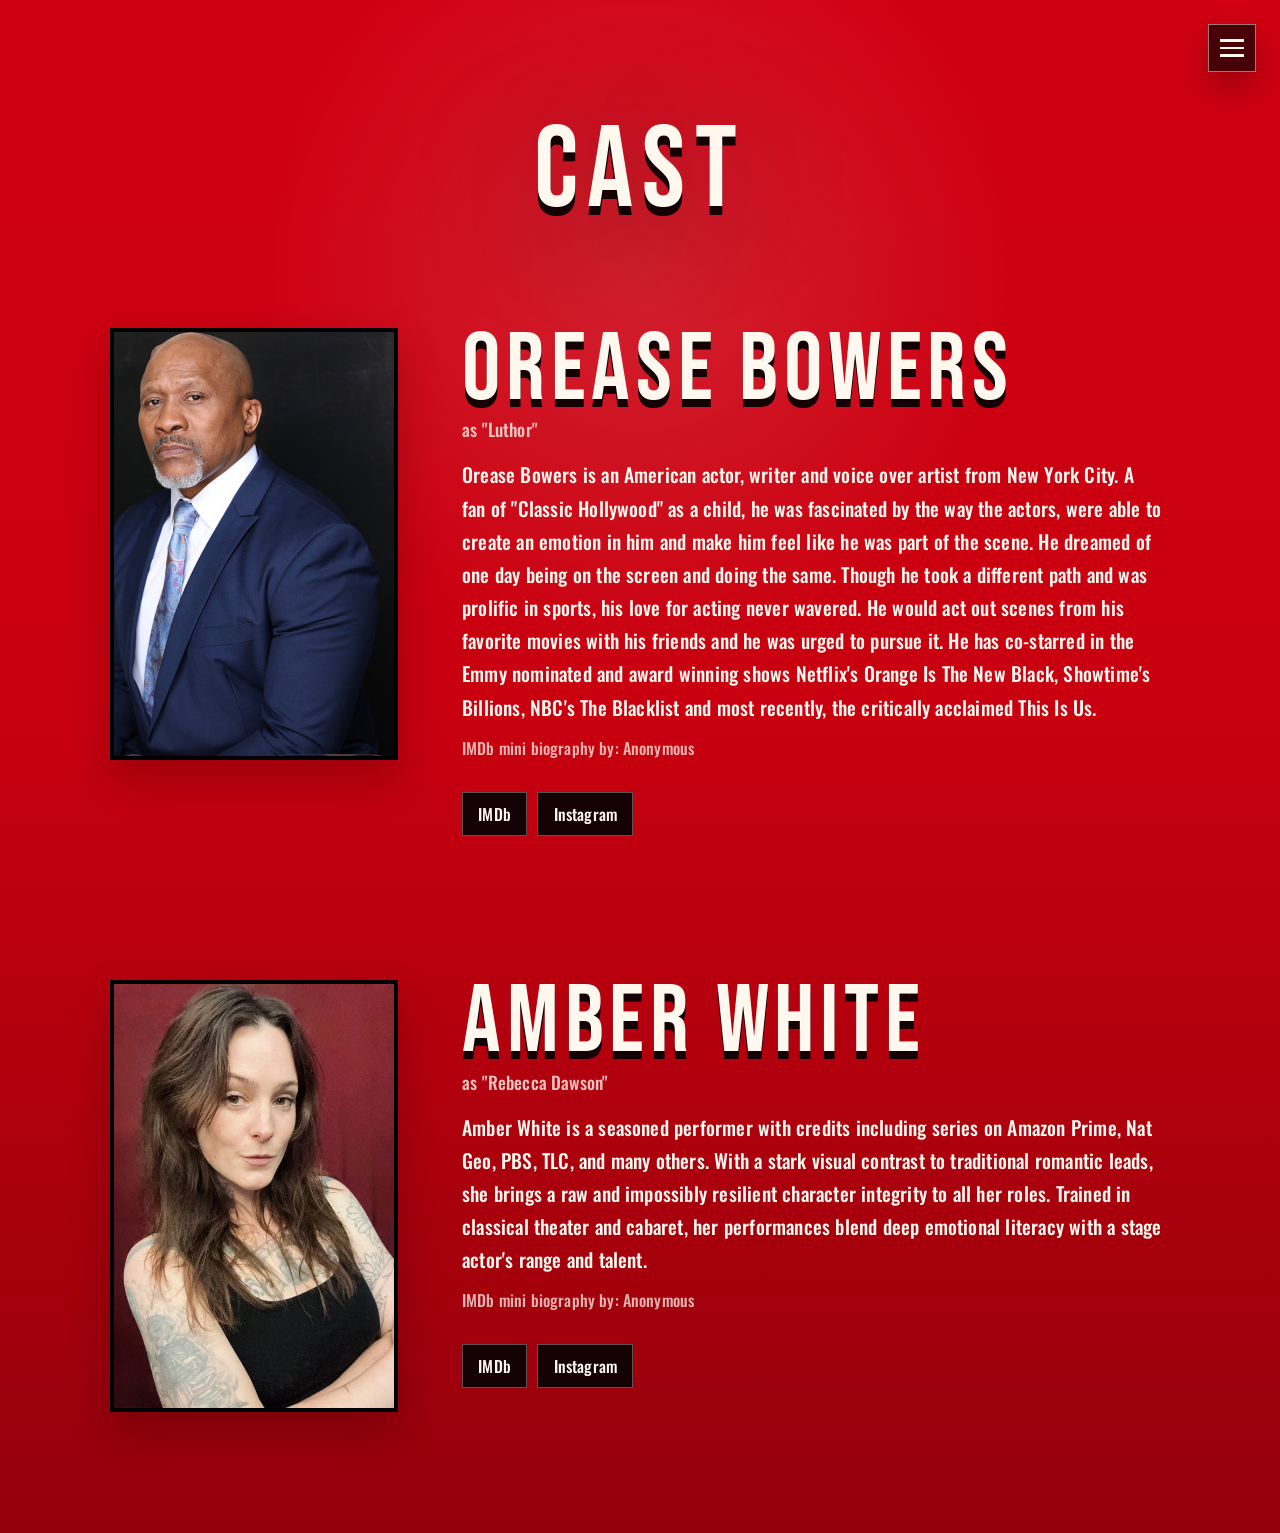
==== cast.html @ 87691699 "Update cast.html" ====
<!doctype html>

<html lang="en">
  <head>
    <meta charset="utf-8" />
    <meta name="viewport" content="width=device-width, initial-scale=1" />

    <title>Sainthood TV Series | Cast</title>

    <meta
      name="description"
      content="Meet the cast of Sainthood TV Series, a supernatural prestige drama exploring justice, vengeance, redemption, and divine purpose."
    />

    <link
      rel="canonical"
      href="https://sainthoodthefilm.vac-app.com/cast.html"
    />

    <link rel="preconnect" href="https://fonts.googleapis.com" />
    <link rel="preconnect" href="https://fonts.gstatic.com" crossorigin />

    <link
      href="https://fonts.googleapis.com/css2?family=Bebas+Neue&family=Cinzel:wght@500;700&family=Oswald:wght@500;600&display=swap"
      rel="stylesheet"
    />

    <link rel="stylesheet" href="styles.css" />
  </head>
  <body>
    <header class="site-header" aria-label="Site navigation">
      <details class="menu">
        <summary class="menu-toggle" aria-label="Open navigation menu">
          <span></span>
          <span></span>
          <span></span>
        </summary>
        <nav class="menu-panel" aria-label="Main navigation">
          <a href="index.html">Home</a>
          <a href="index.html#series-overview">Story</a>
          <a href="cast.html">Cast</a>
          <a href="crew-production-team.html">Crew &amp; Production Team</a>
          <a href="stunts-fight-choreography.html">Stunts &amp; Fight Choreography</a>
          <a href="funding-opportunities.html">Funding Opportunities</a>
        </nav>
      </details>
    </header>
<main class="team-page cast-page">
  <section class="team-hero" aria-labelledby="cast-title">
    <h1 id="cast-title">Cast</h1>
  </section>

  <section class="team-list" aria-label="Sainthood cast">

    <article class="team-profile cast-profile">
      <div class="team-media cast-media">
        <img
          class="cast-headshot"
          src="assets/orease-bowers-headshot.jpeg"
          alt="Orease Bowers headshot"
        />
      </div>
      <div class="team-bio">
        <h2>Orease Bowers</h2>
        <p class="team-role">as "Luthor"</p>
        <p class="team-statement">
          Orease Bowers is an American actor, writer and voice over artist from New
          York City. A fan of "Classic Hollywood" as a child, he was fascinated by
          the way the actors, were able to create an emotion in him and make him feel
          like he was part of the scene. He dreamed of one day being on the screen
          and doing the same. Though he took a different path and was prolific in
          sports, his love for acting never wavered. He would act out scenes from
          his favorite movies with his friends and he was urged to pursue it. He has
          co-starred in the Emmy nominated and award winning shows Netflix's
          Orange Is The New Black, Showtime's Billions, NBC's The Blacklist and most
          recently, the critically acclaimed This Is Us.
        </p>
        <p class="bio-credit">IMDb mini biography by: Anonymous</p>
        <div class="social-links" aria-label="Orease Bowers links">
          <a
            href="https://www.imdb.com/name/nm7249194/?ref_=ext_shr_lnk"
            target="_blank"
            rel="noopener noreferrer"
          >IMDb</a>
          <a
            href="https://www.instagram.com/bowersorease/?hl=en"
            target="_blank"
            rel="noopener noreferrer"
          >Instagram</a>
        </div>
      </div>
    </article>
    
    
    <article class="team-profile cast-profile">
      <div class="team-media cast-media">
        <img
          class="cast-headshot"
          src="assets/amber-white-headshot.png"
          alt="Amber White headshot"
        />
      </div>
      <div class="team-bio">
        <h2>Amber White</h2>
        <p class="team-role">as "Rebecca Dawson"</p>
        <p class="team-statement">
          Amber White is a seasoned performer with credits including series on
          Amazon Prime, Nat Geo, PBS, TLC, and many others. With a stark visual
          contrast to traditional romantic leads, she brings a raw and impossibly
          resilient character integrity to all her roles. Trained in classical
          theater and cabaret, her performances blend deep emotional literacy with a
          stage actor's range and talent.
        </p>
        <p class="bio-credit">IMDb mini biography by: Anonymous </p>
        <div class="social-links" aria-label="Amber White links">
          <a
            href="https://www.imdb.com/name/nm18614721/?ref_=ext_shr_lnk"
            target="_blank"
            rel="noopener noreferrer"
          >IMDb</a>
          <a
            href="https://www.instagram.com/amber_white_123/"
            target="_blank"
            rel="noopener noreferrer"
          >Instagram</a>
        </div>
      </div>
    </article>
    
  </section>
</main>
</body>
</html>
---- styles.css ----
:root {
  --sainthood-red: #c90010;
  --red-deep: #94000b;
  --paper: #fff8ef;
  --ink: #140205;
}

* {
  box-sizing: border-box;
}

html {
  min-height: 100%;
  background: var(--sainthood-red);
}

body {
  min-height: 100vh;
  margin: 0;
  background:
    radial-gradient(circle at 50% 18%, rgba(255, 255, 255, 0.13), transparent 24rem),
    linear-gradient(180deg, #d00012 0%, var(--sainthood-red) 46%, var(--red-deep) 100%);
  color: var(--paper);
  font-family: "Cinzel", Georgia, serif;
}

main {
  overflow: hidden;
}

.site-header {
  position: fixed;
  top: clamp(0.85rem, 2vw, 1.5rem);
  right: clamp(0.85rem, 2vw, 1.5rem);
  z-index: 10;
}

.menu {
  position: relative;
}

.menu-toggle {
  width: 3rem;
  height: 3rem;
  display: grid;
  place-content: center;
  gap: 0.32rem;
  background: rgba(20, 2, 5, 0.72);
  border: 1px solid rgba(255, 248, 239, 0.48);
  box-shadow: 0 1rem 2rem rgba(20, 2, 5, 0.28);
  cursor: pointer;
  list-style: none;
}

.menu-toggle::-webkit-details-marker {
  display: none;
}

.menu-toggle span {
  width: 1.45rem;
  height: 0.16rem;
  display: block;
  background: var(--paper);
}

.menu-panel {
  position: absolute;
  top: calc(100% + 0.65rem);
  right: 0;
  width: min(78vw, 18rem);
  padding: 0.55rem;
  display: grid;
  gap: 0.2rem;
  background: rgba(20, 2, 5, 0.94);
  border: 1px solid rgba(255, 248, 239, 0.32);
  box-shadow: 0 1.2rem 2.4rem rgba(20, 2, 5, 0.4);
}

.menu-panel a {
  padding: 0.85rem 0.95rem;
  color: var(--paper);
  font-family: "Oswald", Arial, sans-serif;
  font-size: 1rem;
  font-weight: 500;
  letter-spacing: 0.01em;
  line-height: 1.25;
  text-decoration: none;
}

.menu-panel a:hover,
.menu-panel a:focus-visible {
  background: rgba(255, 248, 239, 0.12);
  outline: none;
}

.home {
  width: min(100%, 1240px);
  min-height: 100vh;
  margin: 0 auto;
  padding: clamp(1.5rem, 3vw, 3rem) clamp(1rem, 3vw, 2rem);
  display: grid;
  grid-template-rows: auto auto minmax(0, 1fr);
  justify-items: center;
  align-items: center;
  gap: clamp(1rem, 2.5vh, 1.8rem);
}

h1 {
  margin: 0;
  font-family: "Bebas Neue", Impact, sans-serif;
  font-size: clamp(3rem, 9vw, 8rem);
  font-weight: 400;
  line-height: 0.9;
  letter-spacing: 0.08em;
  text-align: center;
  text-transform: uppercase;
  text-shadow:
    0 0.08em 0 var(--ink),
    0 0.18em 1.1em rgba(20, 2, 5, 0.45);
}

.logline {
  max-width: 860px;
  margin: 0;
  color: var(--paper);
  font-family: "Oswald", Arial, sans-serif;
  font-size: clamp(1rem, 1.85vw, 1.24rem);
  font-weight: 500;
  letter-spacing: 0.01em;
  line-height: 1.55;
  text-align: center;
  text-shadow: 0 0.16rem 0.75rem rgba(20, 2, 5, 0.52);
  text-wrap: pretty;
}

.logline-label {
  color: #000;
}

.poster {
  display: block;
  width: min(100%, 72vh, 760px);
  max-height: min(76vh, 900px);
  aspect-ratio: 4 / 5;
  object-fit: contain;
  filter: drop-shadow(0 2rem 3rem rgba(20, 2, 5, 0.34));
}

.overview {
  padding: clamp(3.5rem, 8vw, 7rem) clamp(1rem, 4vw, 2rem);
  background:
    linear-gradient(180deg, rgba(20, 2, 5, 0.14), rgba(20, 2, 5, 0.46)),
    var(--red-deep);
  border-top: 1px solid rgba(255, 248, 239, 0.24);
}

.overview-inner {
  width: min(100%, 920px);
  margin: 0 auto;
}

.overview h2 {
  margin: 0 0 clamp(1.5rem, 3vw, 2.25rem);
  font-family: "Bebas Neue", Impact, sans-serif;
  font-size: clamp(2.5rem, 7vw, 5.25rem);
  font-weight: 400;
  line-height: 0.95;
  letter-spacing: 0.06em;
  text-transform: uppercase;
  text-shadow: 0 0.08em 0 var(--ink);
}

.overview p {
  margin: 0;
  font-family: "Oswald", Arial, sans-serif;
  font-weight: 500;
  letter-spacing: 0.01em;
  font-size: clamp(1rem, 1.75vw, 1.22rem);
  line-height: 1.75;
  text-wrap: pretty;
}

.overview p + p {
  margin-top: 1.25rem;
}

.overview-positioning {
  color: #000;
  text-align: center;
}

.funding-button {
  width: fit-content;
  margin: clamp(2rem, 4vw, 3rem) auto 0;
  padding: 0.95rem 1.35rem;
  display: block;
  background: var(--ink);
  border: 1px solid rgba(255, 248, 239, 0.32);
  color: var(--paper);
  font-family: "Oswald", Arial, sans-serif;
  font-size: clamp(1.05rem, 2vw, 1.25rem);
  font-weight: 600;
  letter-spacing: 0.02em;
  line-height: 1;
  text-align: center;
  text-decoration: none;
  box-shadow: 0 1rem 2rem rgba(20, 2, 5, 0.28);
}

.funding-button:hover,
.funding-button:focus-visible {
  background: #000;
  outline: 2px solid rgba(255, 248, 239, 0.72);
  outline-offset: 3px;
}

.placeholder-page {
  min-height: 100vh;
  padding: clamp(5rem, 12vw, 8rem) clamp(1rem, 3vw, 2rem);
  display: grid;
  place-items: center;
  text-align: center;
}

.placeholder-page h1 {
  max-width: 10ch;
}

.funding-page {
  min-height: 100vh;
  padding: clamp(5rem, 10vw, 7.5rem) clamp(1rem, 3vw, 2rem) clamp(3rem, 7vw, 6rem);
}

.funding-hero,
.donation-levels,
.supporter-note {
  width: min(100%, 980px);
  margin: 0 auto;
}

.funding-hero {
  text-align: center;
}

.funding-hero h1 {
  max-width: none;
}

.funding-hero p,
.donation-card p,
.custom-donation label,
.supporter-note p {
  font-family: "Oswald", Arial, sans-serif;
  font-weight: 500;
  letter-spacing: 0.01em;
}

.funding-hero p {
  max-width: 720px;
  margin: 1rem auto 0;
  font-size: clamp(1.05rem, 2vw, 1.32rem);
  line-height: 1.65;
}

.donation-levels {
  margin-top: clamp(2.5rem, 6vw, 4.5rem);
  display: grid;
  gap: 1.25rem;
}

.donation-card {
  padding: clamp(1.15rem, 3vw, 2rem);
  display: grid;
  grid-template-columns: minmax(0, 1fr) minmax(18rem, 0.85fr);
  gap: clamp(1rem, 3vw, 2rem);
  align-items: center;
  background: rgba(20, 2, 5, 0.42);
  border: 1px solid rgba(255, 248, 239, 0.24);
  box-shadow: 0 1.2rem 2.5rem rgba(20, 2, 5, 0.2);
}

.donation-card h2 {
  margin: 0;
  font-family: "Bebas Neue", Impact, sans-serif;
  font-size: clamp(2rem, 4.5vw, 3.75rem);
  font-weight: 400;
  line-height: 0.98;
  letter-spacing: 0.04em;
  text-transform: uppercase;
  text-shadow: 0 0.08em 0 var(--ink);
}

.donation-card p {
  margin: 0.8rem 0 0;
  font-size: clamp(1rem, 1.6vw, 1.16rem);
  line-height: 1.6;
}

.amount-grid {
  display: grid;
  grid-template-columns: repeat(2, minmax(0, 1fr));
  gap: 0.65rem;
}

.paypal-button,
.custom-donation button {
  min-height: 3rem;
  padding: 0.8rem 1rem;
  display: inline-grid;
  place-items: center;
  background: var(--ink);
  border: 1px solid rgba(255, 248, 239, 0.32);
  color: var(--paper);
  font-family: "Oswald", Arial, sans-serif;
  font-size: 1.05rem;
  font-weight: 600;
  letter-spacing: 0.02em;
  line-height: 1;
  text-align: center;
  text-decoration: none;
  cursor: pointer;
}

.paypal-button:hover,
.paypal-button:focus-visible,
.custom-donation button:hover,
.custom-donation button:focus-visible {
  background: #000;
  outline: 2px solid rgba(255, 248, 239, 0.72);
  outline-offset: 3px;
}

.custom-donation {
  margin-top: 1rem;
  grid-column: 2;
}

.custom-donation label {
  display: block;
  margin-bottom: 0.45rem;
  font-size: 0.98rem;
}

.custom-donation-row {
  display: grid;
  grid-template-columns: minmax(0, 1fr) auto;
  gap: 0.65rem;
}

.custom-donation input {
  width: 100%;
  min-height: 3rem;
  padding: 0.75rem 0.9rem;
  background: rgba(255, 248, 239, 0.96);
  border: 1px solid rgba(20, 2, 5, 0.5);
  color: var(--ink);
  font-family: "Oswald", Arial, sans-serif;
  font-size: 1.05rem;
}

.supporter-note {
  margin-top: clamp(1.5rem, 4vw, 2.75rem);
  padding-top: clamp(1.5rem, 4vw, 2.25rem);
  border-top: 1px solid rgba(255, 248, 239, 0.24);
}

.supporter-note p {
  max-width: 860px;
  margin: 0 auto;
  font-size: clamp(1.05rem, 2vw, 1.28rem);
  line-height: 1.65;
  text-align: center;
}

.team-page {
  min-height: 100vh;
  padding: clamp(5rem, 10vw, 7.5rem) clamp(1rem, 3vw, 2rem) clamp(3rem, 7vw, 6rem);
}

.team-hero,
.team-list {
  width: min(100%, 1060px);
  margin: 0 auto;
}

.team-hero {
  text-align: center;
}

.team-list {
  margin-top: clamp(2.5rem, 6vw, 4.5rem);
  display: grid;
  gap: clamp(3rem, 7vw, 5rem);
}

.team-profile {
    display: grid;
    grid-template-columns: minmax(15rem, 18rem) minmax(0, 1fr);
    column-gap: clamp(2rem, 5vw, 4rem);
    align-items: start;
    width: 100%;
    padding-block: clamp(1rem, 3vw, 2rem);
}


.team-media {
    width: 100%;
    max-width: 18rem;
    aspect-ratio: 2 / 3;
    justify-self: start;
    display: grid;
    place-items: center;
    background: rgba(20, 2, 5, 0.48);
    border: 0.28rem solid #000;
    overflow: hidden;
    box-shadow: 0 1.2rem 2.5rem rgba(20, 2, 5, 0.24);
}

.team-logo {
  width: min(72%, 15rem);
  height: auto;
  display: block;
  filter: drop-shadow(0 1rem 1.5rem rgba(20, 2, 5, 0.45));
}

.team-bio {
    width: 100%;
    max-width: none;
    min-width: 0;
    justify-self: stretch;
}


.team-role,
.team-bio p,
.social-links a,
.social-links span {
  font-family: "Oswald", Arial, sans-serif;
  font-weight: 500;
  letter-spacing: 0.01em;
}

.team-role {
  margin: 0.15rem 0 0;
  color: rgba(255, 248, 239, 0.78);
  font-size: clamp(0.95rem, 1.5vw, 1.1rem);
}

.team-bio h2 {
  margin: 0;
  font-family: "Bebas Neue", Impact, sans-serif;
  font-size: clamp(3rem, 8vw, 6rem);
  font-weight: 400;
  line-height: 0.9;
  letter-spacing: 0.06em;
  text-transform: uppercase;
  text-shadow: 0 0.08em 0 var(--ink);
}

.team-statement {
  margin: 1rem 0 0;
  font-size: clamp(1rem, 1.7vw, 1.22rem);
  line-height: 1.7;
  text-transform: none;
  text-wrap: pretty;
}

.bio-credit {
  margin: 0.75rem 0 0;
  color: rgba(255, 248, 239, 0.72);
  font-size: clamp(0.92rem, 1.35vw, 1rem);
  line-height: 1.5;
}

.cast-profile {
  grid-template-columns: minmax(15rem, 18rem) minmax(0, 1fr);
  align-items: start;
}

.cast-profile:nth-child(even) .team-media,
.cast-profile:nth-child(even) .team-bio {
  order: initial;
}

.cast-profile .team-bio {
  width: 100%;
  max-width: 700px;
  justify-self: start;
}

.cast-media {
  width: min(100%, 18rem);
  aspect-ratio: 2 / 3;
  justify-self: start;
  border: 0.28rem solid #000;
  overflow: hidden;
}

.cast-headshot {
  width: 100%;
  height: 100%;
  display: block;
  object-fit: cover;
  background: rgba(20, 2, 5, 0.72);
}

.cast-placeholder {
  padding: 1rem;
  border-color: #000;
  background:
    linear-gradient(135deg, rgba(20, 2, 5, 0.6), rgba(20, 2, 5, 0.3)),
    rgba(20, 2, 5, 0.48);
}

.stunts-page {
  min-height: 100vh;
  padding: clamp(5rem, 10vw, 7.5rem) clamp(1rem, 3vw, 2rem) clamp(3rem, 7vw, 6rem);
}

.stunts-hero,
.video-embed {
  width: min(100%, 860px);
  margin: 0 auto;
}

.stunts-hero {
  text-align: center;
}

.stunts-hero h1 {
  max-width: 11ch;
  margin-inline: auto;
}

.stunts-hero p {
  max-width: 760px;
  margin: 1rem auto 0;
  font-family: "Oswald", Arial, sans-serif;
  font-size: clamp(1.05rem, 2vw, 1.3rem);
  font-weight: 500;
  letter-spacing: 0.01em;
  line-height: 1.55;
  text-wrap: pretty;
}

.video-embed {
  margin-top: clamp(2rem, 5vw, 3.5rem);
  display: grid;
  place-items: center;
}

.instagram-media {
  width: min(100%, 540px) !important;
  min-width: 0 !important;
  max-width: 540px !important;
  background: var(--ink) !important;
  border: 0.28rem solid #000 !important;
  box-shadow: 0 1.2rem 2.5rem rgba(20, 2, 5, 0.28) !important;
}

.cast-placeholder span {
  max-width: 9rem;
  font-family: "Oswald", Arial, sans-serif;
  font-size: clamp(1.05rem, 2.5vw, 1.35rem);
  font-weight: 600;
  letter-spacing: 0.04em;
  line-height: 1.2;
  text-align: center;
  text-transform: uppercase;
}

.social-links {
  margin-top: clamp(1.25rem, 3vw, 2rem);
  display: flex;
  flex-wrap: wrap;
  gap: 0.65rem;
}

.social-links a,
.social-links span {
  min-height: 2.75rem;
  padding: 0.72rem 0.95rem;
  display: inline-grid;
  place-items: center;
  background: var(--ink);
  border: 1px solid rgba(255, 248, 239, 0.32);
  color: var(--paper);
  font-size: 1rem;
  line-height: 1;
  text-decoration: none;
}

.social-links .platform-link {
  flex: 1 1 18rem;
  min-width: min(100%, 18rem);
  padding-inline: 1.35rem;
  outline: 2px solid rgba(255, 248, 239, 0.72);
  outline-offset: 3px;
}

.social-links span {
  opacity: 0.56;
  cursor: not-allowed;
}

.social-links a:hover,
.social-links a:focus-visible {
  background: #000;
  outline: 2px solid rgba(255, 248, 239, 0.72);
  outline-offset: 3px;
}

@media (max-width: 700px) {
  .home {
    padding-top: 1.1rem;
    padding-bottom: 1rem;
    gap: 0.8rem;
  }

  h1 {
    font-size: clamp(2.8rem, 17vw, 5rem);
    letter-spacing: 0.04em;
  }

  .poster {
    width: min(100%, 82vh);
    max-height: 78vh;
  }

  .overview {
    padding-top: 3rem;
    padding-bottom: 3.5rem;
  }

  .overview p {
    line-height: 1.65;
  }

  .site-header {
    top: 0.75rem;
    right: 0.75rem;
  }

  .menu-toggle {
    width: 2.75rem;
    height: 2.75rem;
  }

  .funding-page {
    padding-top: 4.5rem;
  }

  .funding-hero {
    text-align: left;
  }

  .funding-hero h1 {
    text-align: left;
  }

  .funding-hero p {
    margin-left: 0;
  }

  .donation-card {
    grid-template-columns: 1fr;
  }

  .custom-donation {
    grid-column: auto;
  }

  .amount-grid {
    grid-template-columns: 1fr;
  }

  .supporter-note p {
    text-align: left;
  }

  .team-page {
    padding-top: 4.5rem;
  }

  .team-hero {
    text-align: left;
  }

  .team-hero h1 {
    text-align: left;
  }

  .team-profile {
    grid-template-columns: 1fr;
    gap: 1.25rem;
    padding-block: 0;
  }

  .team-profile:nth-child(even) .team-media,
  .team-profile:nth-child(even) .team-bio {
    order: initial;
  }

  .team-media {
    width: min(100%, 16rem);
    justify-self: start;
  }

  .cast-profile {
    grid-template-columns: 1fr;
  }

  .cast-media {
    width: min(100%, 16rem);
  }

  .stunts-page {
    padding-top: 4.5rem;
  }

  .stunts-hero {
    text-align: left;
  }

  .stunts-hero h1 {
    margin-inline: 0;
    text-align: left;
  }

  .stunts-hero p {
    margin-left: 0;
  }

  .team-logo {
    width: min(66%, 15rem);
  }
}

/* ==========================================================
   STUNTS & FIGHT CHOREOGRAPHY
   ========================================================== */

/*
    The Stunts page intentionally shares the same layout
    system as the Cast and Production pages.

    Only page-specific rules belong here.
*/

.stunt-grid {
    width: min(100%, 1060px);
    margin: clamp(2.5rem, 6vw, 4.5rem) auto 0;
    display: grid;
    gap: clamp(3rem, 7vw, 5rem);
}
/* Alternate every other profile */

.stunt-profile.reverse .team-media{
    order:2;
}

.stunt-profile.reverse .team-bio{
    order:1;
}

/* Mobile */

@media (max-width:700px){

    .stunt-grid{
        gap:2.5rem;
    }

    .stunt-profile.reverse .team-media,
    .stunt-profile.reverse .team-bio{
        order:initial;
    }

}
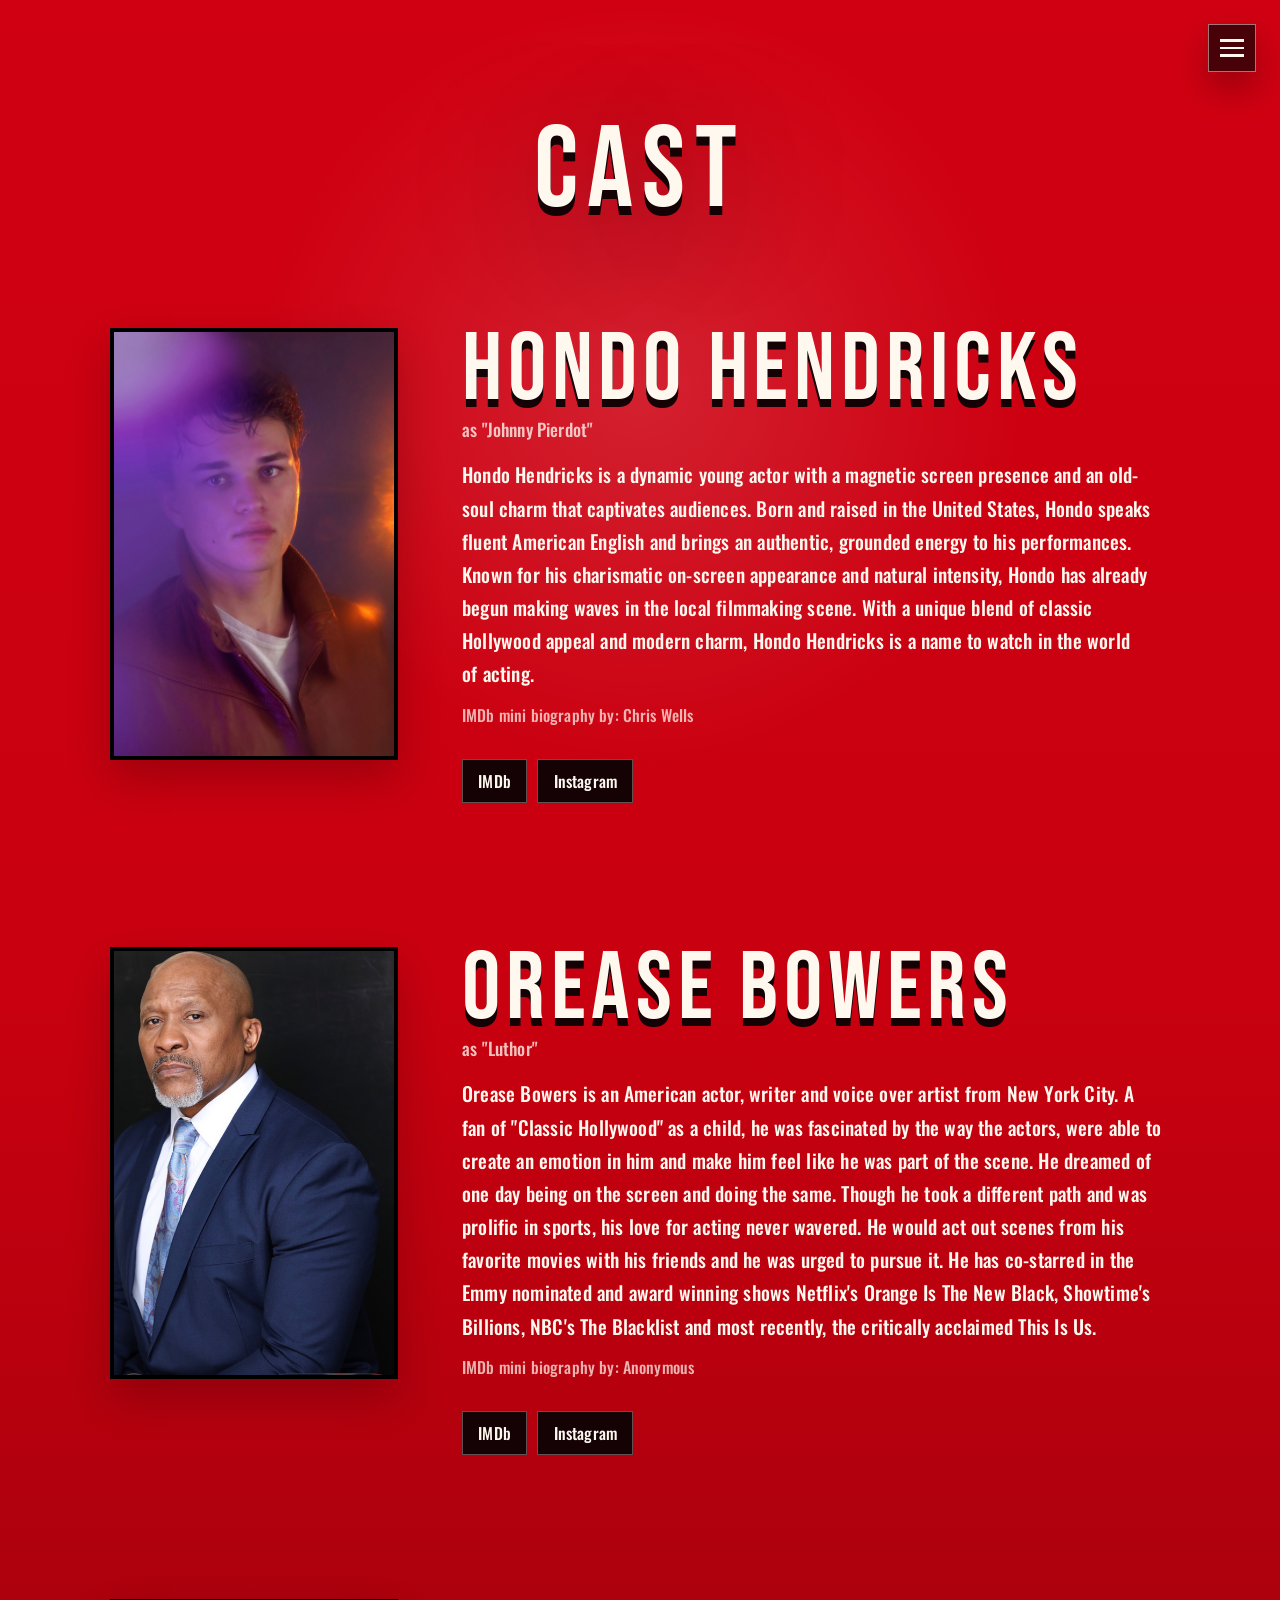
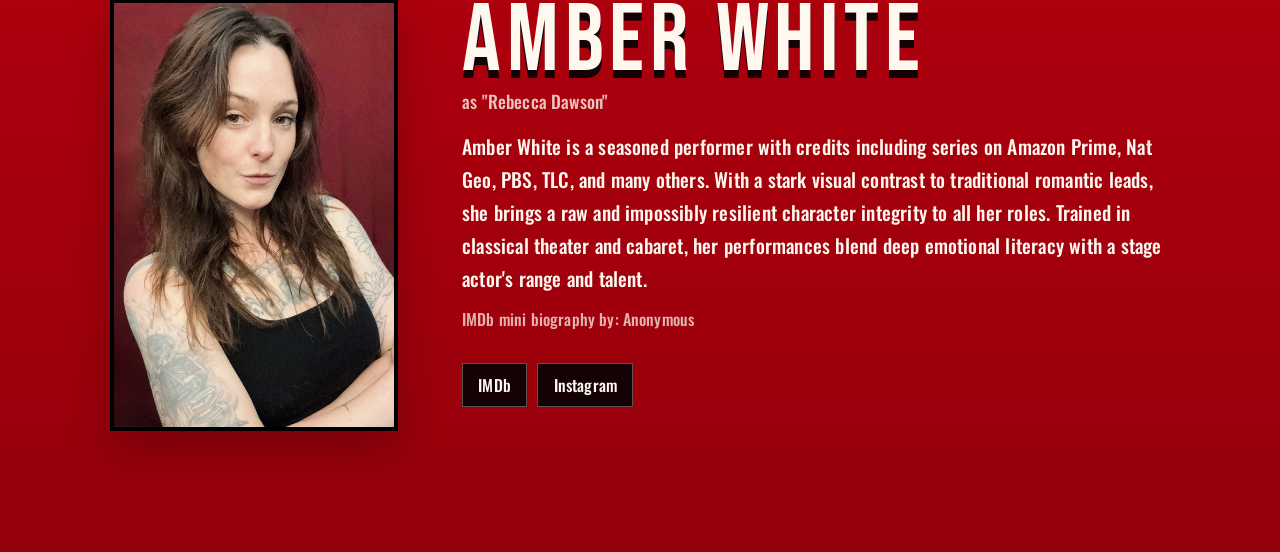
==== commit beb6df0d: "Update cast.html" ====
--- a/cast.html
+++ b/cast.html
@@ -52,6 +52,43 @@
 
   <section class="team-list" aria-label="Sainthood cast">
 
+    <article class="team-profile cast-profile">
+  <div class="team-media cast-media">
+    <img
+      class="cast-headshot"
+      src="assets/hondo-hendricks-headshot.jpeg"
+      alt="Hondo Hendricks headshot"
+    />
+  </div>
+  <div class="team-bio">
+    <h2>Hondo Hendricks</h2>
+    <p class="team-role">as "Johnny Pierdot"</p>
+    <p class="team-statement">
+      Hondo Hendricks is a dynamic young actor with a magnetic screen presence
+      and an old-soul charm that captivates audiences. Born and raised in
+      the United States, Hondo speaks fluent American English and brings an
+      authentic, grounded energy to his performances. Known for his charismatic
+      on-screen appearance and natural intensity, Hondo has already begun making
+      waves in the local filmmaking scene. With a unique blend of classic
+      Hollywood appeal and modern charm, Hondo Hendricks is a name to watch
+      in the world of acting.
+    </p>
+    <p class="bio-credit">IMDb mini biography by: Chris Wells</p>
+    <div class="social-links" aria-label="Hondo Hendricks links">
+      <a
+        href="https://www.imdb.com/name/nm16949317/?ref_=ext_shr_lnk"
+        target="_blank"
+        rel="noopener noreferrer"
+      >IMDb</a>
+      <a
+        href="https://www.instagram.com/hondohendricks/"
+        target="_blank"
+        rel="noopener noreferrer"
+      >Instagram</a>
+    </div>
+  </div>
+</article>
+    
     <article class="team-profile cast-profile">
       <div class="team-media cast-media">
         <img
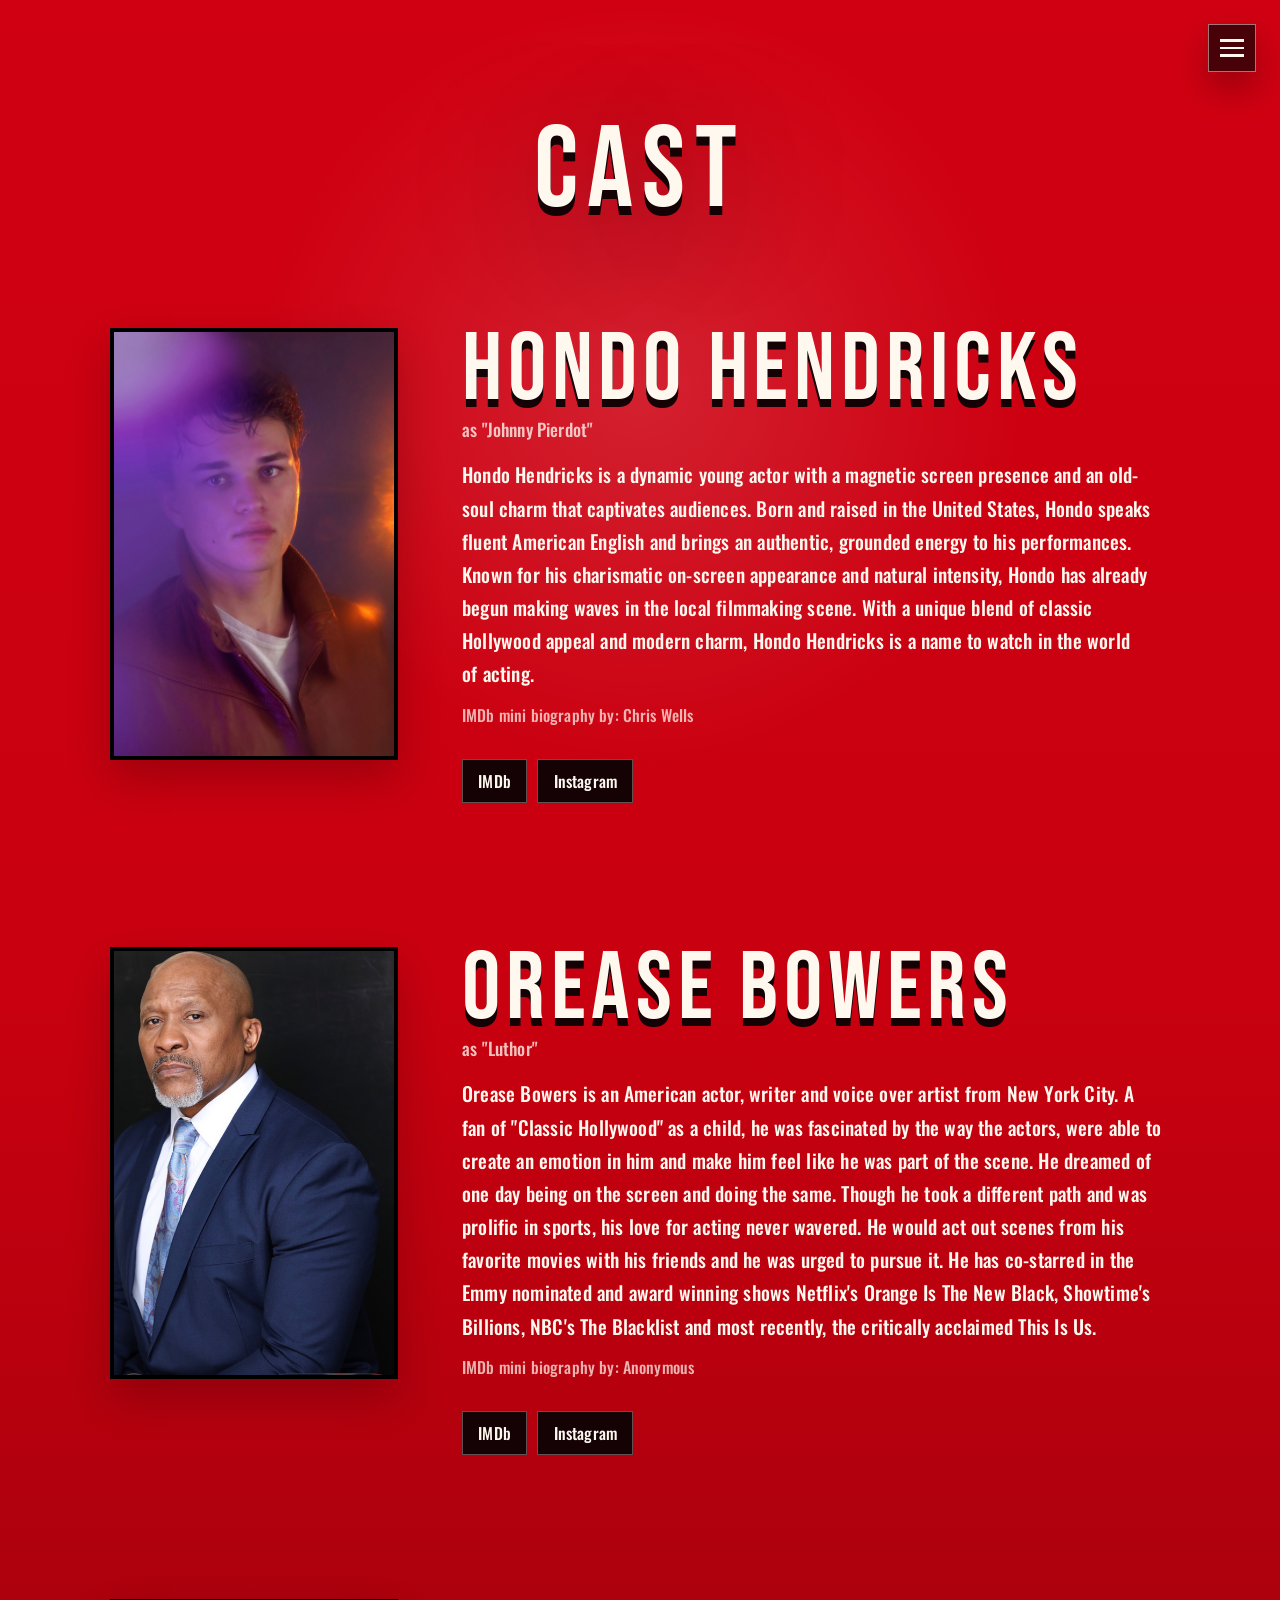
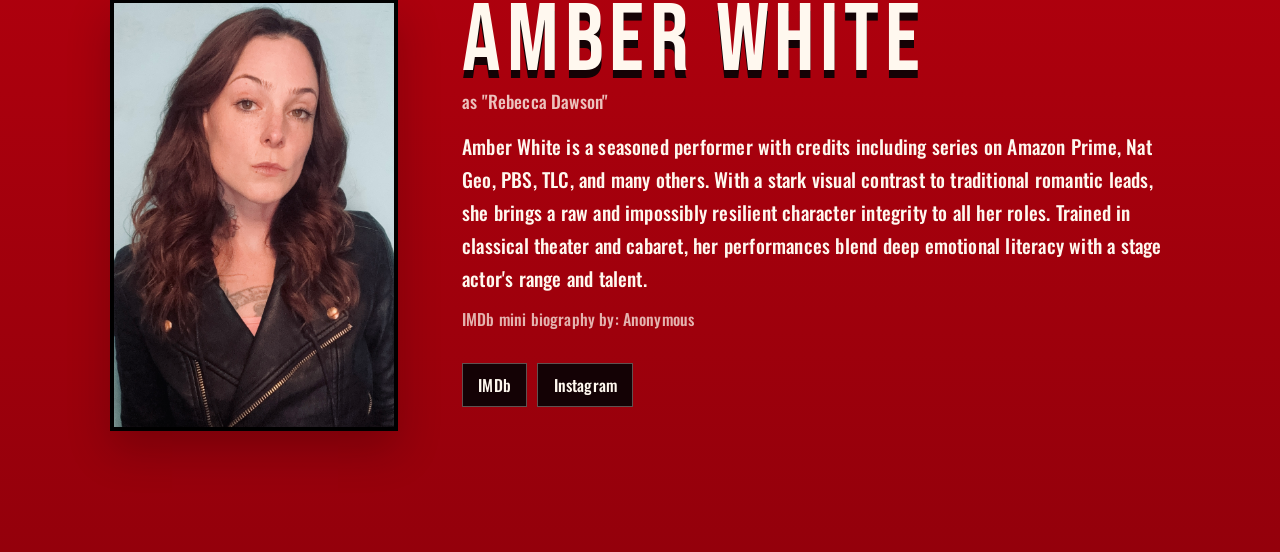
==== commit 0e9c9e55: "Update cast.html" ====
--- a/cast.html
+++ b/cast.html
@@ -133,7 +133,7 @@
       <div class="team-media cast-media">
         <img
           class="cast-headshot"
-          src="assets/amber-white-headshot.png"
+          src="assets/amber-white-headshot.jpg"
           alt="Amber White headshot"
         />
       </div>
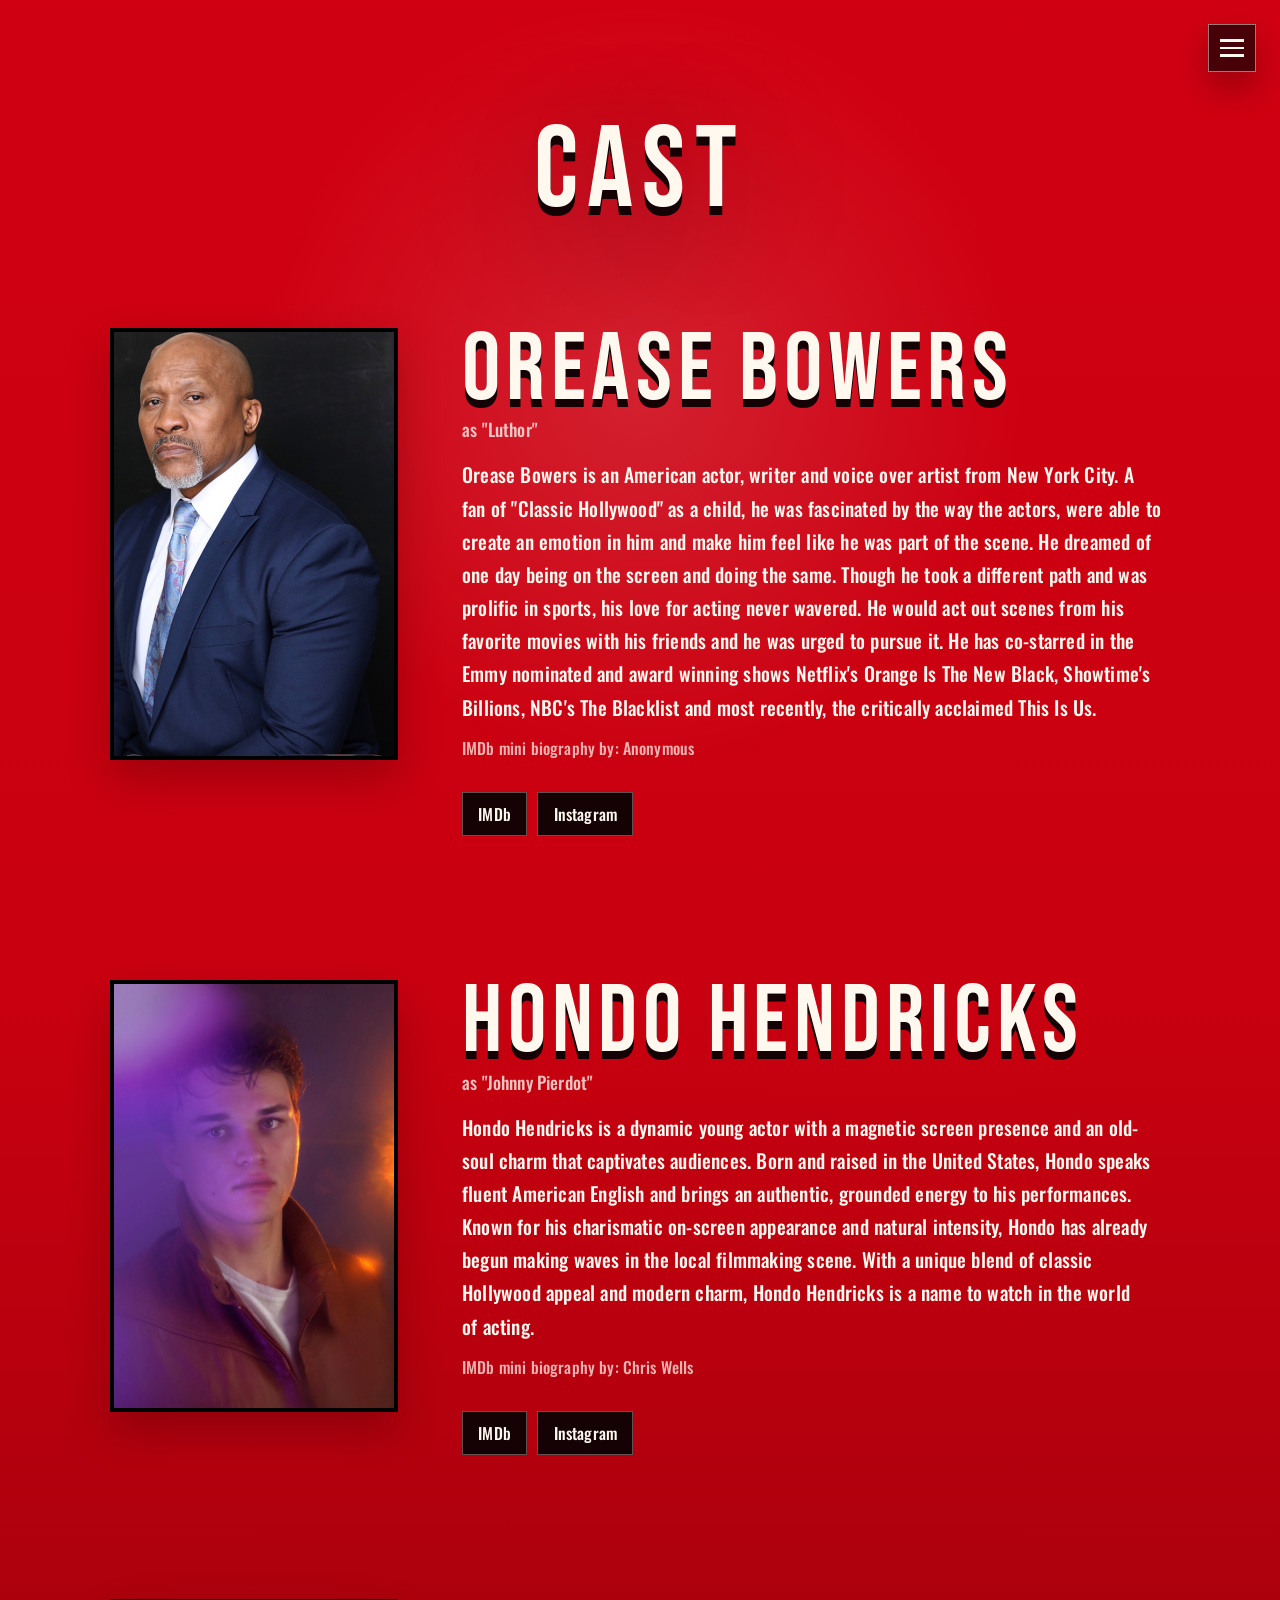
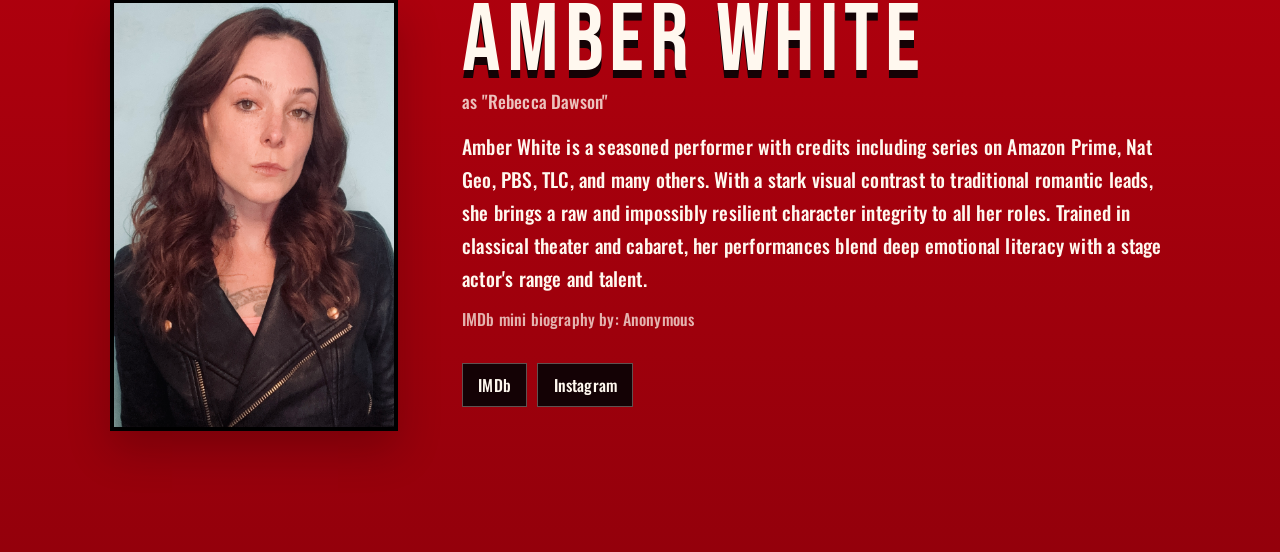
==== commit 151557b6: "Update cast.html" ====
--- a/cast.html
+++ b/cast.html
@@ -51,43 +51,6 @@
   </section>
 
   <section class="team-list" aria-label="Sainthood cast">
-
-    <article class="team-profile cast-profile">
-  <div class="team-media cast-media">
-    <img
-      class="cast-headshot"
-      src="assets/hondo-hendricks-headshot.jpeg"
-      alt="Hondo Hendricks headshot"
-    />
-  </div>
-  <div class="team-bio">
-    <h2>Hondo Hendricks</h2>
-    <p class="team-role">as "Johnny Pierdot"</p>
-    <p class="team-statement">
-      Hondo Hendricks is a dynamic young actor with a magnetic screen presence
-      and an old-soul charm that captivates audiences. Born and raised in
-      the United States, Hondo speaks fluent American English and brings an
-      authentic, grounded energy to his performances. Known for his charismatic
-      on-screen appearance and natural intensity, Hondo has already begun making
-      waves in the local filmmaking scene. With a unique blend of classic
-      Hollywood appeal and modern charm, Hondo Hendricks is a name to watch
-      in the world of acting.
-    </p>
-    <p class="bio-credit">IMDb mini biography by: Chris Wells</p>
-    <div class="social-links" aria-label="Hondo Hendricks links">
-      <a
-        href="https://www.imdb.com/name/nm16949317/?ref_=ext_shr_lnk"
-        target="_blank"
-        rel="noopener noreferrer"
-      >IMDb</a>
-      <a
-        href="https://www.instagram.com/hondohendricks/"
-        target="_blank"
-        rel="noopener noreferrer"
-      >Instagram</a>
-    </div>
-  </div>
-</article>
     
     <article class="team-profile cast-profile">
       <div class="team-media cast-media">
@@ -128,7 +91,42 @@
       </div>
     </article>
     
-    
+     <article class="team-profile cast-profile">
+  <div class="team-media cast-media">
+    <img
+      class="cast-headshot"
+      src="assets/hondo-hendricks-headshot.jpeg"
+      alt="Hondo Hendricks headshot"
+    />
+  </div>
+  <div class="team-bio">
+    <h2>Hondo Hendricks</h2>
+    <p class="team-role">as "Johnny Pierdot"</p>
+    <p class="team-statement">
+      Hondo Hendricks is a dynamic young actor with a magnetic screen presence
+      and an old-soul charm that captivates audiences. Born and raised in
+      the United States, Hondo speaks fluent American English and brings an
+      authentic, grounded energy to his performances. Known for his charismatic
+      on-screen appearance and natural intensity, Hondo has already begun making
+      waves in the local filmmaking scene. With a unique blend of classic
+      Hollywood appeal and modern charm, Hondo Hendricks is a name to watch
+      in the world of acting.
+    </p>
+    <p class="bio-credit">IMDb mini biography by: Chris Wells</p>
+    <div class="social-links" aria-label="Hondo Hendricks links">
+      <a
+        href="https://www.imdb.com/name/nm16949317/?ref_=ext_shr_lnk"
+        target="_blank"
+        rel="noopener noreferrer"
+      >IMDb</a>
+      <a
+        href="https://www.instagram.com/hondohendricks/"
+        target="_blank"
+        rel="noopener noreferrer"
+      >Instagram</a>
+    </div>
+  </div>
+</article>
     <article class="team-profile cast-profile">
       <div class="team-media cast-media">
         <img
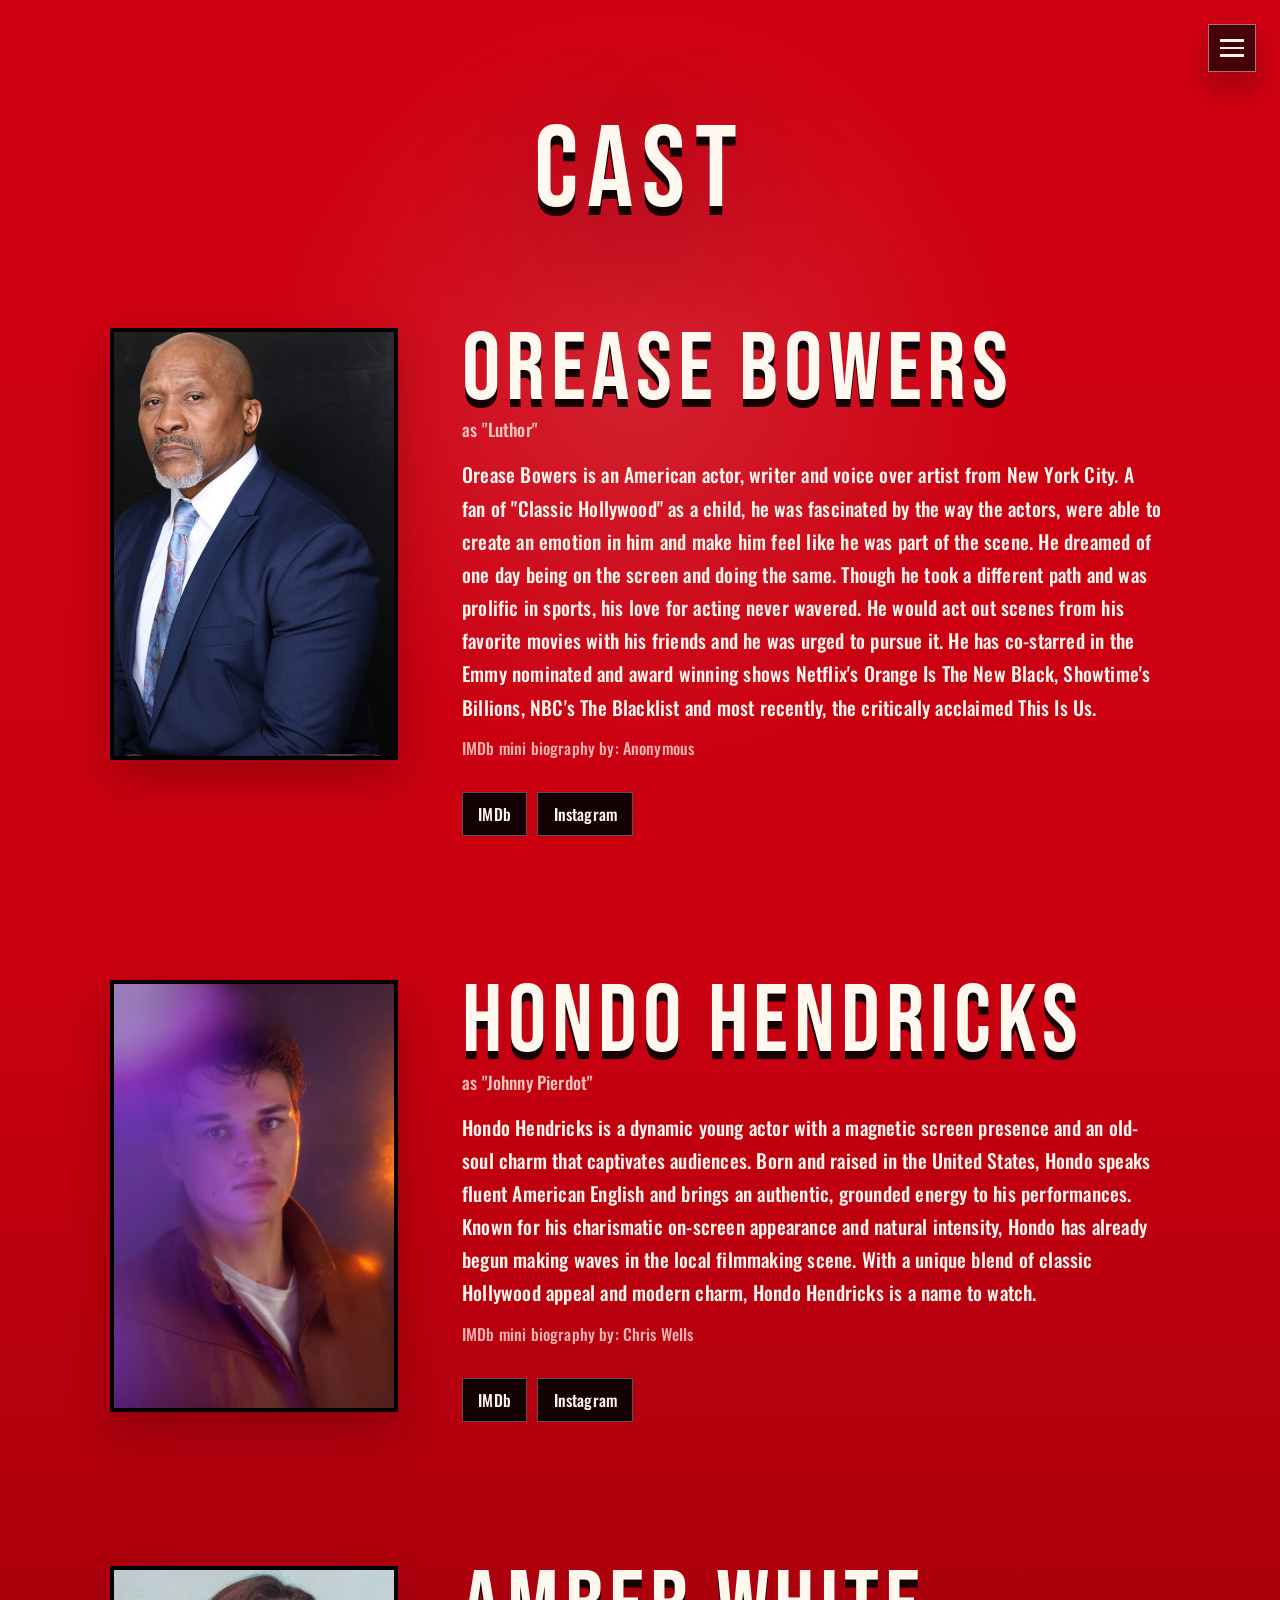
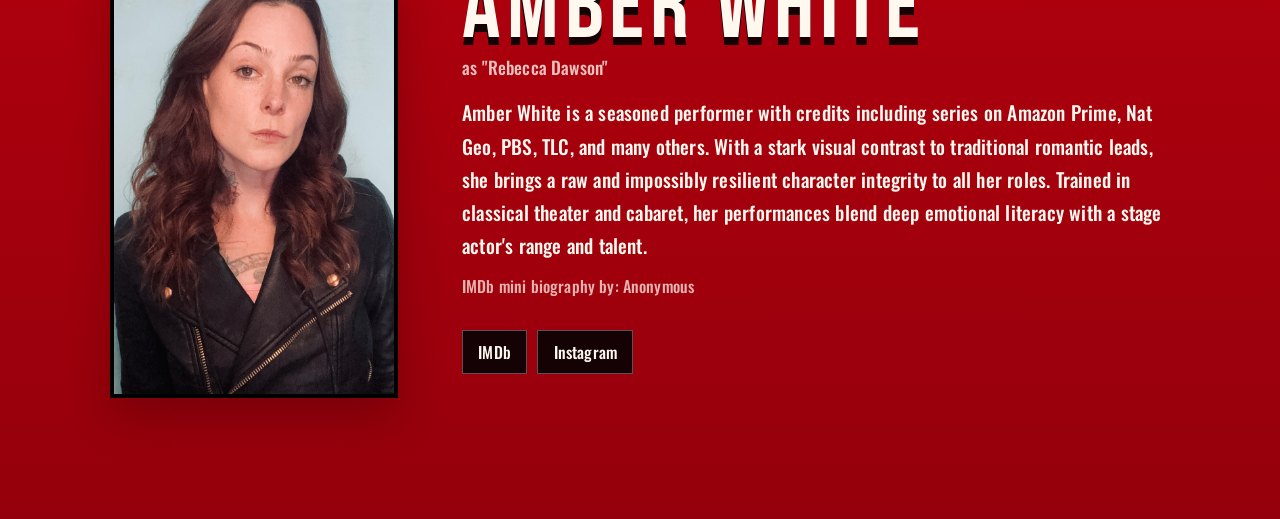
==== commit 814cd123: "Update cast.html" ====
--- a/cast.html
+++ b/cast.html
@@ -109,8 +109,7 @@
       authentic, grounded energy to his performances. Known for his charismatic
       on-screen appearance and natural intensity, Hondo has already begun making
       waves in the local filmmaking scene. With a unique blend of classic
-      Hollywood appeal and modern charm, Hondo Hendricks is a name to watch
-      in the world of acting.
+      Hollywood appeal and modern charm, Hondo Hendricks is a name to watch.
     </p>
     <p class="bio-credit">IMDb mini biography by: Chris Wells</p>
     <div class="social-links" aria-label="Hondo Hendricks links">
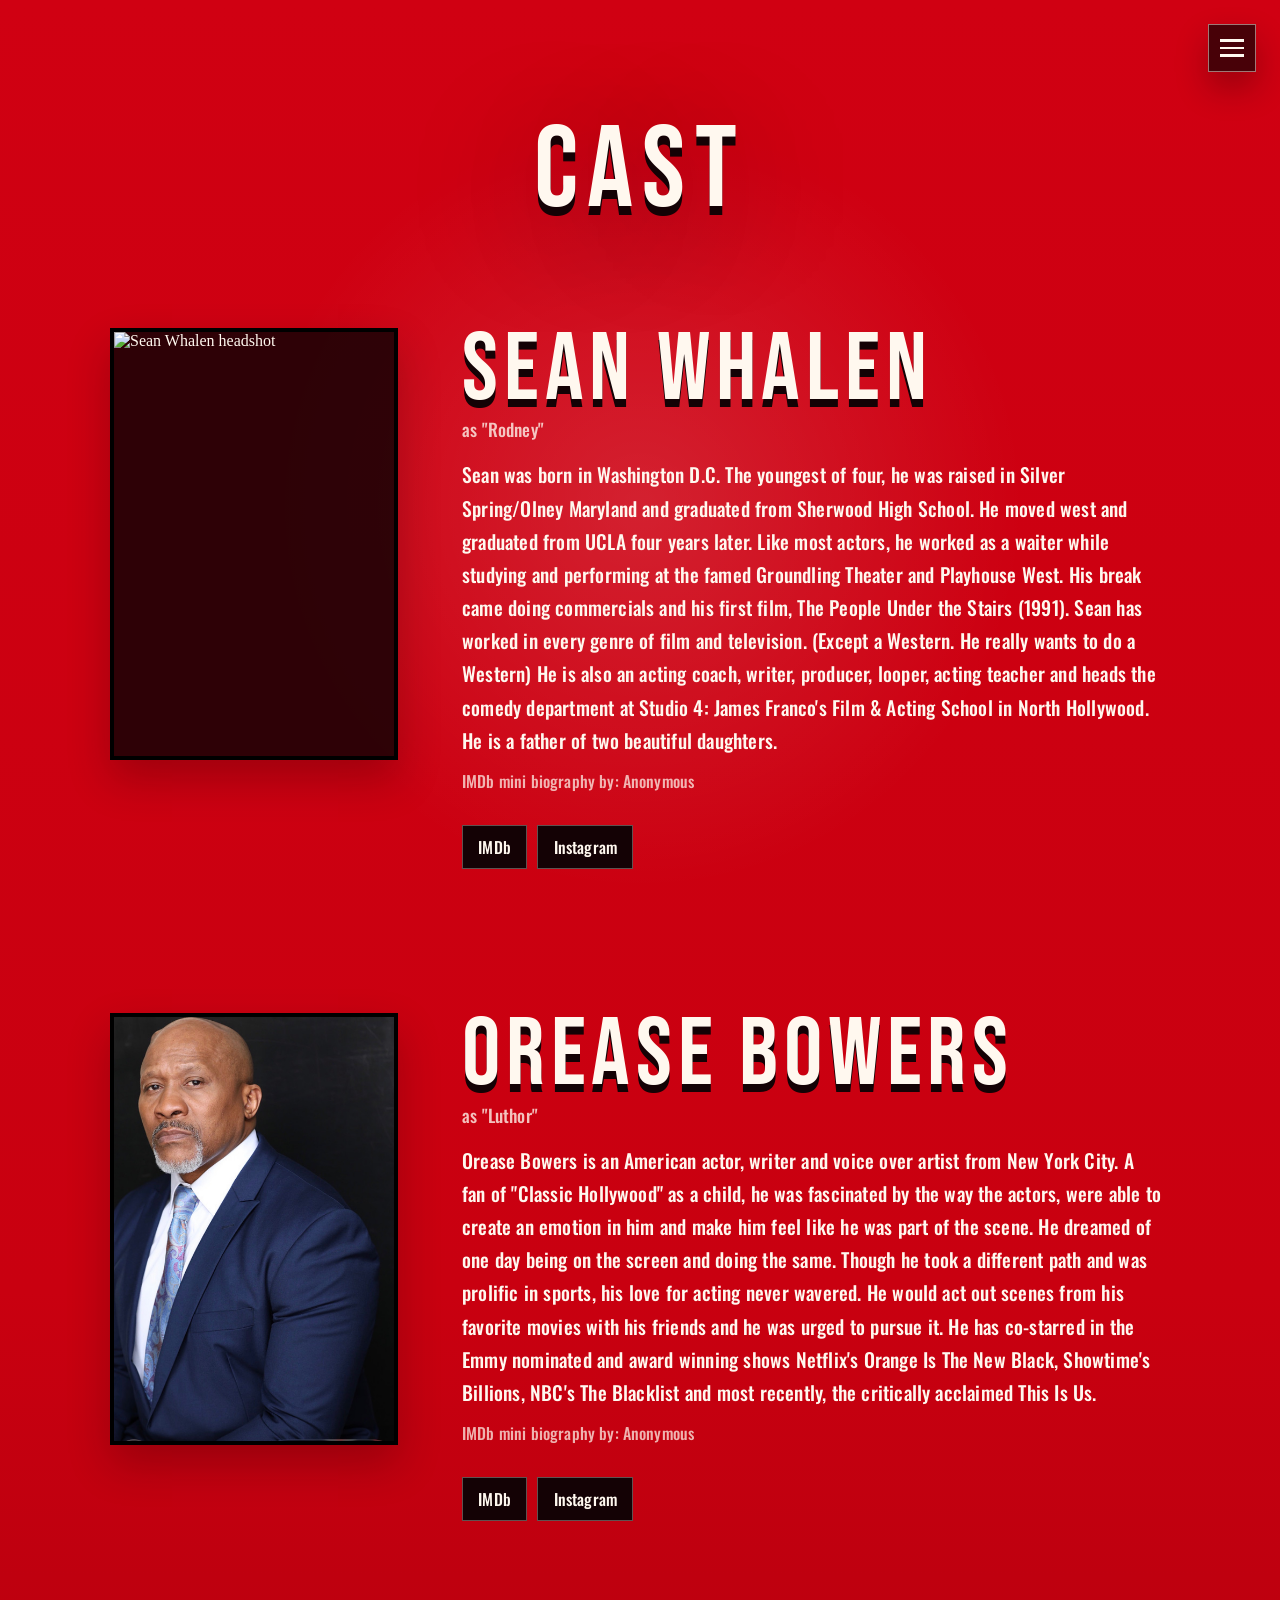
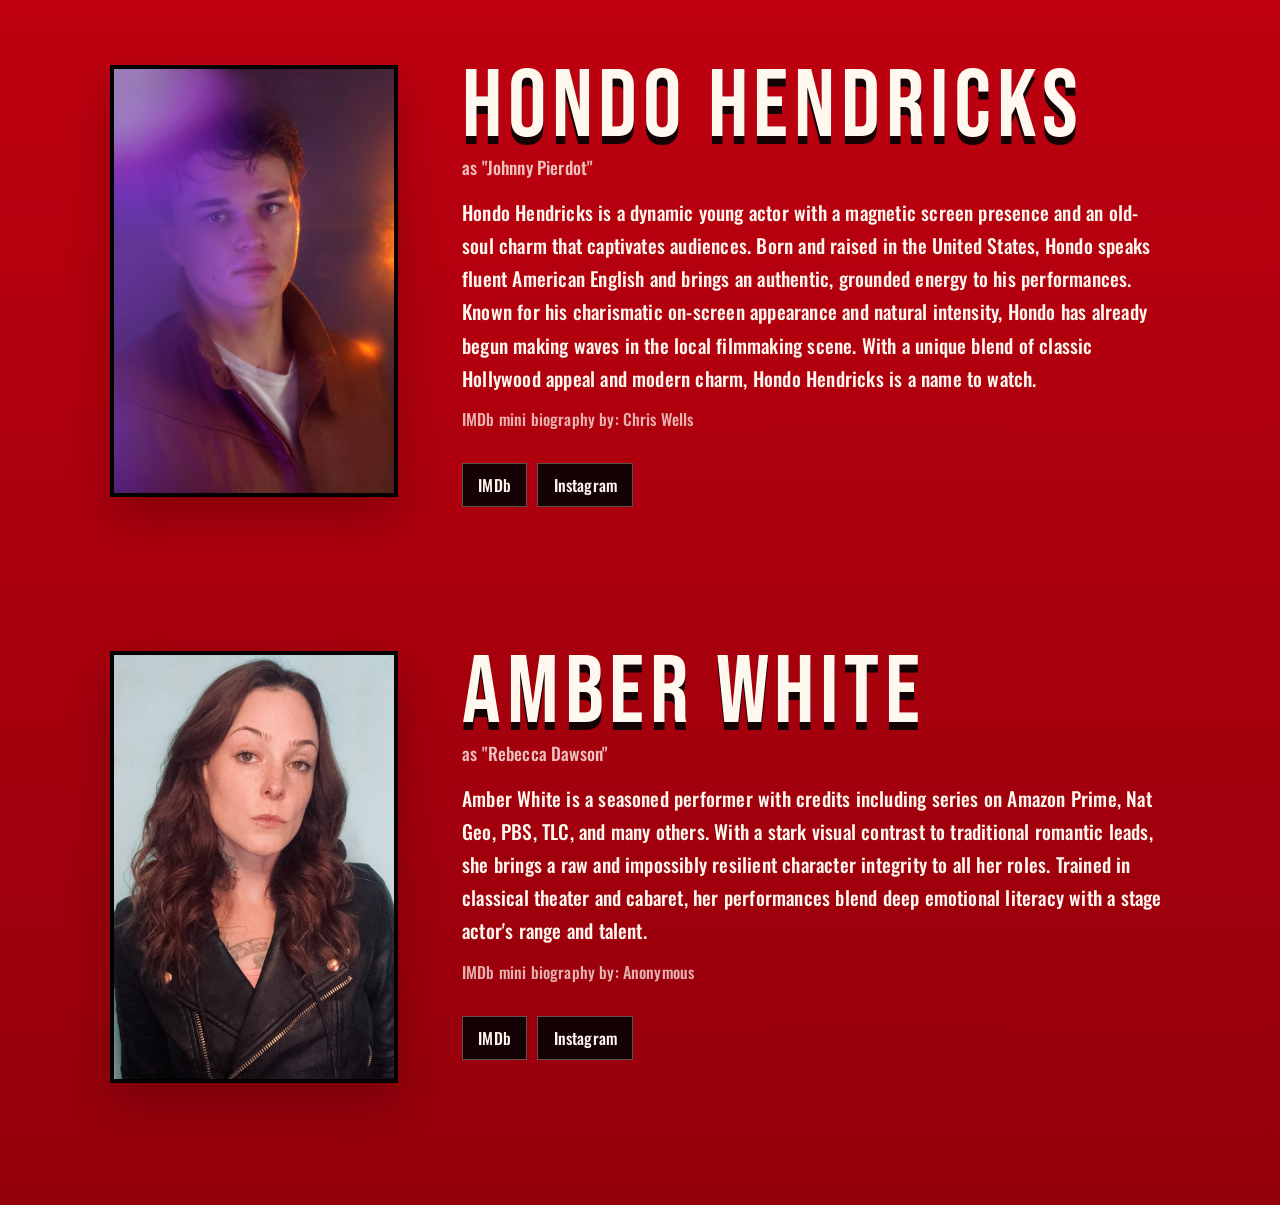
==== commit 56801f53: "Update cast.html" ====
--- a/cast.html
+++ b/cast.html
@@ -51,6 +51,36 @@
   </section>
 
   <section class="team-list" aria-label="Sainthood cast">
+        
+    <article class="team-profile cast-profile">
+      <div class="team-media cast-media">
+        <img
+          class="cast-headshot"
+          src="assets/sean-whalen-headshot.png"
+          alt="Sean Whalen headshot"
+        />
+      </div>
+      <div class="team-bio">
+        <h2>Sean Whalen</h2>
+        <p class="team-role">as "Rodney"</p>
+        <p class="team-statement">
+Sean was born in Washington D.C. The youngest of four, he was raised in Silver Spring/Olney Maryland and graduated from Sherwood High School. He moved west and graduated from UCLA four years later. Like most actors, he worked as a waiter while studying and performing at the famed Groundling Theater and Playhouse West. His break came doing commercials and his first film, The People Under the Stairs (1991). Sean has worked in every genre of film and television. (Except a Western. He really wants to do a Western) He is also an acting coach, writer, producer, looper, acting teacher and heads the comedy department at Studio 4: James Franco's Film & Acting School in North Hollywood. He is a father of two beautiful daughters.
+        </p>
+        <p class="bio-credit">IMDb mini biography by: Anonymous</p>
+        <div class="social-links" aria-label="Sean Whalen links">
+          <a
+            href="https://www.imdb.com/name/nm0923490/?ref_=ext_shr_lnk"
+            target="_blank"
+            rel="noopener noreferrer"
+          >IMDb</a>
+          <a
+            href="https://www.instagram.com/seanwhalenactor/"
+            target="_blank"
+            rel="noopener noreferrer"
+          >Instagram</a>
+        </div>
+      </div>
+    </article>
     
     <article class="team-profile cast-profile">
       <div class="team-media cast-media">
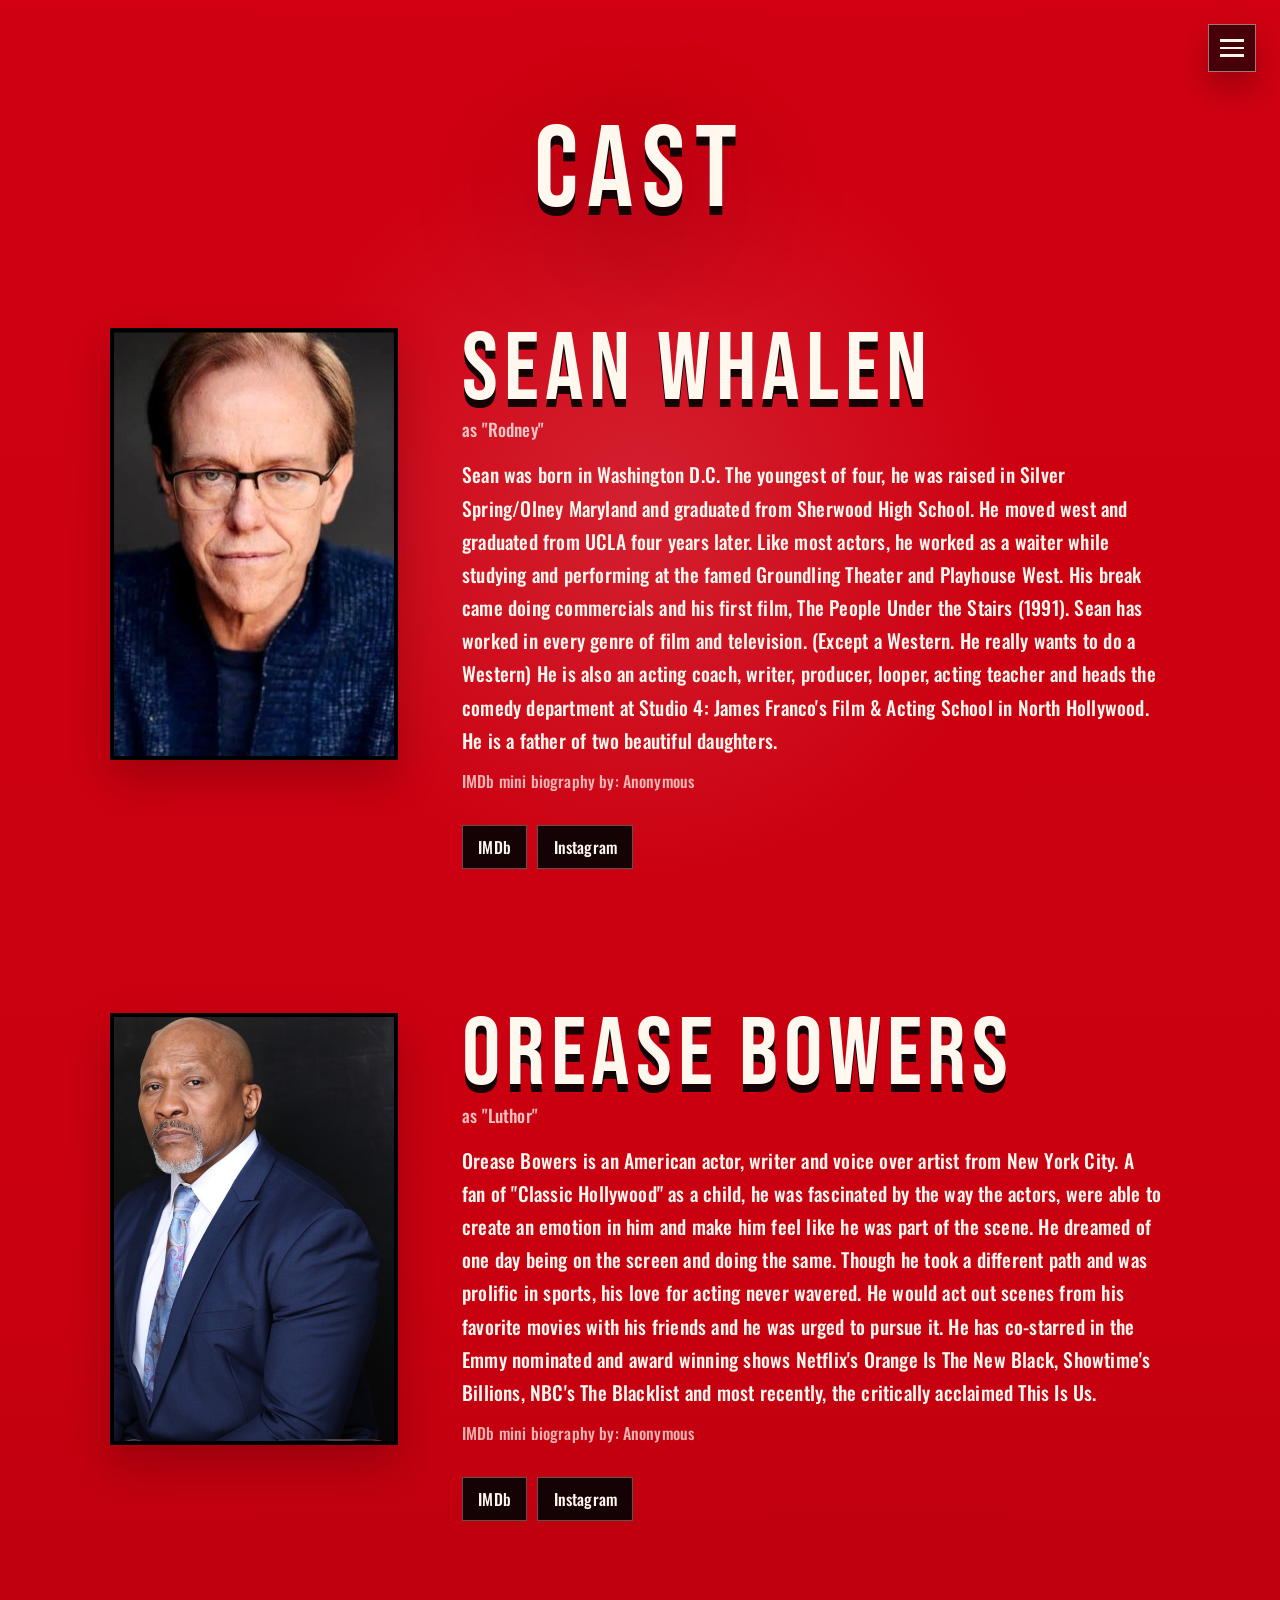
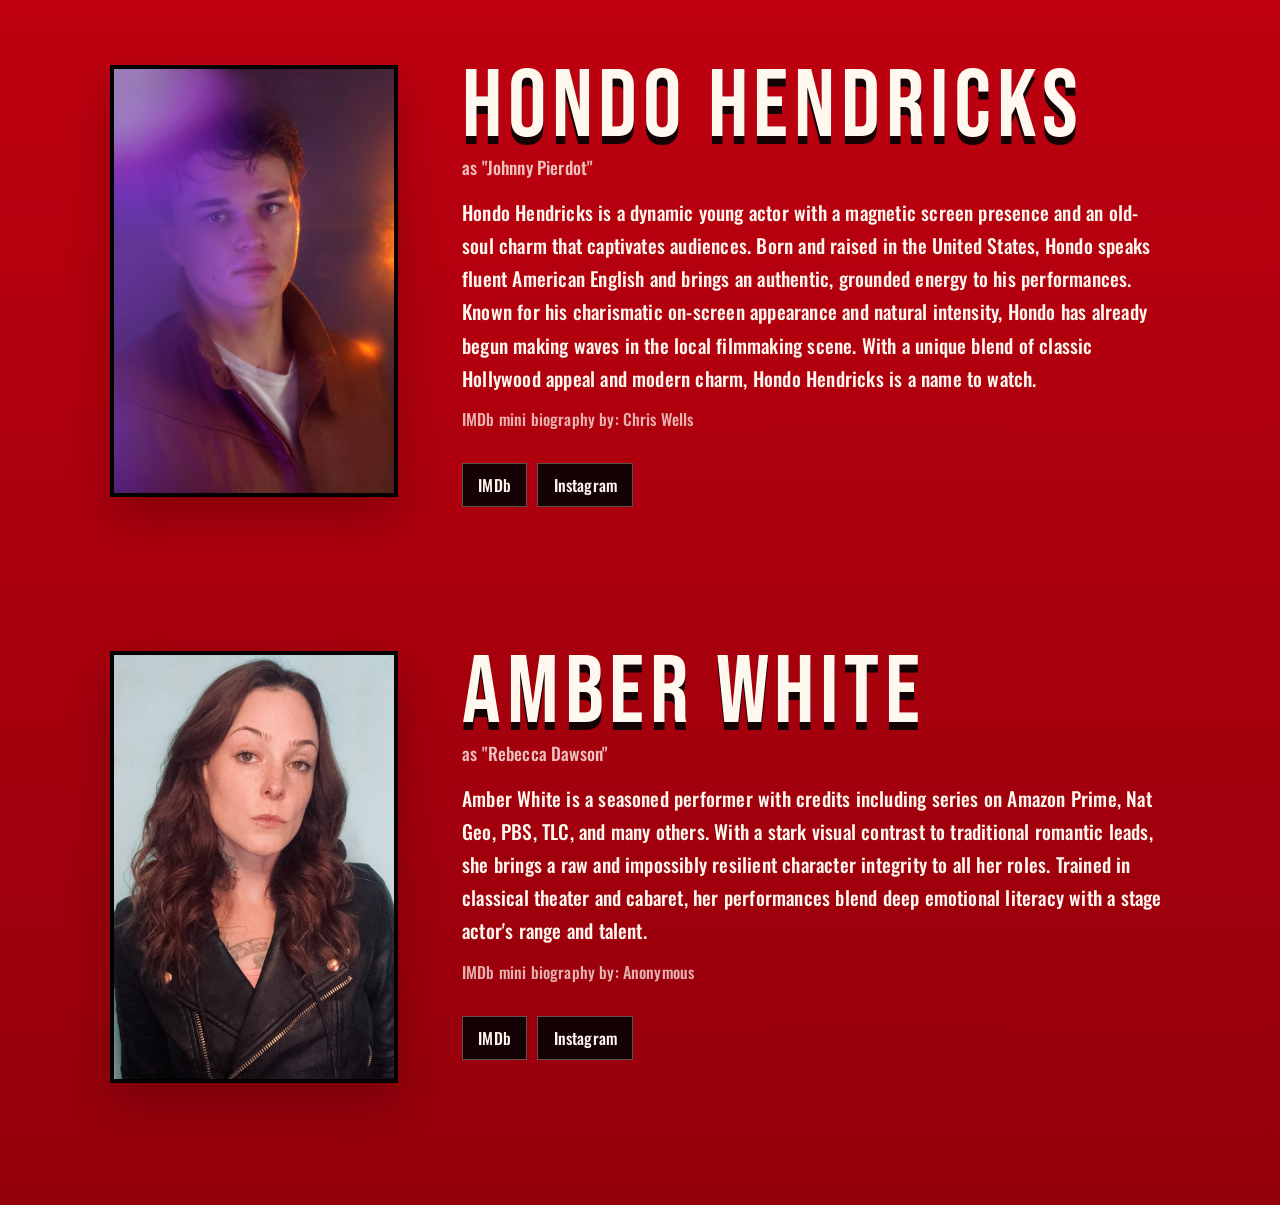
==== commit 5694ff81: "Add production schedule page" ====
--- a/cast.html
+++ b/cast.html
@@ -40,6 +40,7 @@
           <a href="index.html#series-overview">Story</a>
           <a href="cast.html">Cast</a>
           <a href="crew-production-team.html">Crew &amp; Production Team</a>
+          <a href="production-schedule.html">Production Schedule</a>
           <a href="stunts-fight-choreography.html">Stunts &amp; Fight Choreography</a>
           <a href="funding-opportunities.html">Funding Opportunities</a>
         </nav>
--- a/styles.css
+++ b/styles.css
@@ -369,6 +369,133 @@
   margin: 0 auto;
   font-size: clamp(1.05rem, 2vw, 1.28rem);
   line-height: 1.65;
+  text-align: center;
+}
+
+.schedule-page {
+  min-height: 100vh;
+  padding: clamp(5rem, 10vw, 7.5rem) clamp(1rem, 3vw, 2rem) clamp(3rem, 7vw, 6rem);
+}
+
+.schedule-hero,
+.schedule-content {
+  width: min(100%, 920px);
+  margin: 0 auto;
+}
+
+.schedule-hero {
+  text-align: center;
+}
+
+.schedule-hero h1 {
+  max-width: none;
+}
+
+.schedule-hero p,
+.schedule-content p {
+  font-family: "Oswald", Arial, sans-serif;
+  font-weight: 500;
+  letter-spacing: 0.01em;
+}
+
+.schedule-hero p {
+  max-width: 760px;
+  margin: 1rem auto 0;
+  font-size: clamp(1.05rem, 2vw, 1.32rem);
+  line-height: 1.65;
+  text-wrap: pretty;
+}
+
+.schedule-content {
+  margin-top: clamp(2.5rem, 6vw, 4.5rem);
+  display: grid;
+  gap: clamp(1.25rem, 3vw, 2rem);
+}
+
+.schedule-content p,
+.schedule-summary span,
+.schedule-summary strong,
+.schedule-days span,
+.schedule-days h2,
+.schedule-note p {
+  font-family: "Oswald", Arial, sans-serif;
+  letter-spacing: 0.01em;
+}
+
+.schedule-summary {
+  display: grid;
+  grid-template-columns: repeat(3, minmax(0, 1fr));
+  gap: 0.85rem;
+}
+
+.schedule-summary article,
+.schedule-days article,
+.schedule-note {
+  background: rgba(20, 2, 5, 0.42);
+  border: 1px solid rgba(255, 248, 239, 0.24);
+  box-shadow: 0 1.2rem 2.5rem rgba(20, 2, 5, 0.2);
+}
+
+.schedule-summary article {
+  min-height: 8.5rem;
+  padding: 1.1rem;
+  display: grid;
+  align-content: space-between;
+}
+
+.schedule-summary span,
+.schedule-days span {
+  color: rgba(255, 248, 239, 0.72);
+  font-size: 0.92rem;
+  font-weight: 600;
+  line-height: 1.2;
+  text-transform: uppercase;
+}
+
+.schedule-summary strong {
+  color: var(--paper);
+  font-size: clamp(1.35rem, 3vw, 2rem);
+  font-weight: 600;
+  line-height: 1.05;
+}
+
+.schedule-days {
+  display: grid;
+  grid-template-columns: repeat(2, minmax(0, 1fr));
+  gap: 0.85rem;
+}
+
+.schedule-days article {
+  padding: clamp(1.1rem, 3vw, 1.6rem);
+}
+
+.schedule-days h2 {
+  margin: 0.35rem 0 0;
+  color: var(--paper);
+  font-size: clamp(1.45rem, 3.5vw, 2.45rem);
+  font-weight: 600;
+  line-height: 1;
+  text-transform: uppercase;
+  text-shadow: 0 0.08em 0 var(--ink);
+}
+
+.schedule-content p,
+.schedule-note p {
+  margin: 0;
+  font-size: clamp(1.05rem, 2vw, 1.28rem);
+  line-height: 1.65;
+}
+
+.schedule-days p {
+  margin-top: 0.75rem;
+  font-size: clamp(1rem, 1.6vw, 1.12rem);
+}
+
+.schedule-note {
+  padding: clamp(1.1rem, 3vw, 1.6rem);
+}
+
+.schedule-note p {
   text-align: center;
 }
 
@@ -678,6 +805,31 @@
     text-align: left;
   }
 
+  .schedule-page {
+    padding-top: 4.5rem;
+  }
+
+  .schedule-hero {
+    text-align: left;
+  }
+
+  .schedule-hero h1 {
+    text-align: left;
+  }
+
+  .schedule-hero p {
+    margin-left: 0;
+  }
+
+  .schedule-summary,
+  .schedule-days {
+    grid-template-columns: 1fr;
+  }
+
+  .schedule-note p {
+    text-align: left;
+  }
+
   .team-page {
     padding-top: 4.5rem;
   }
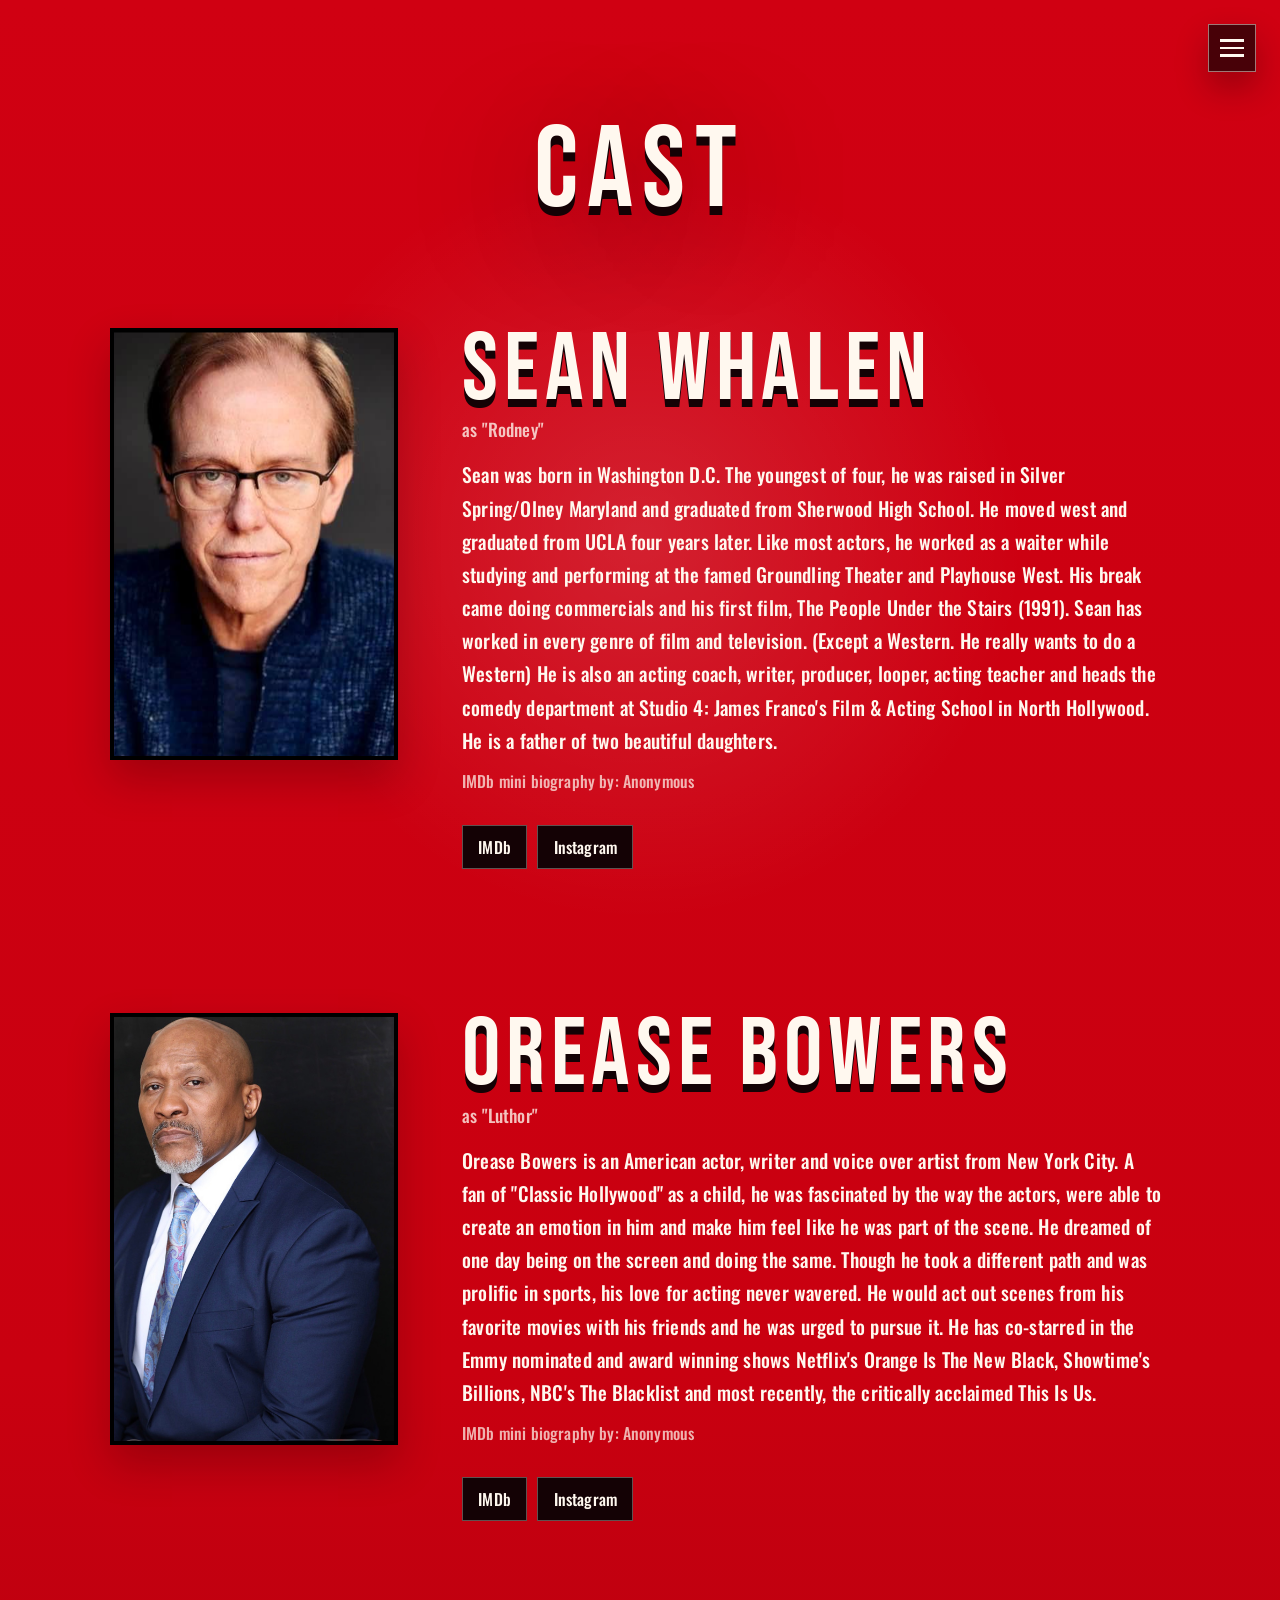
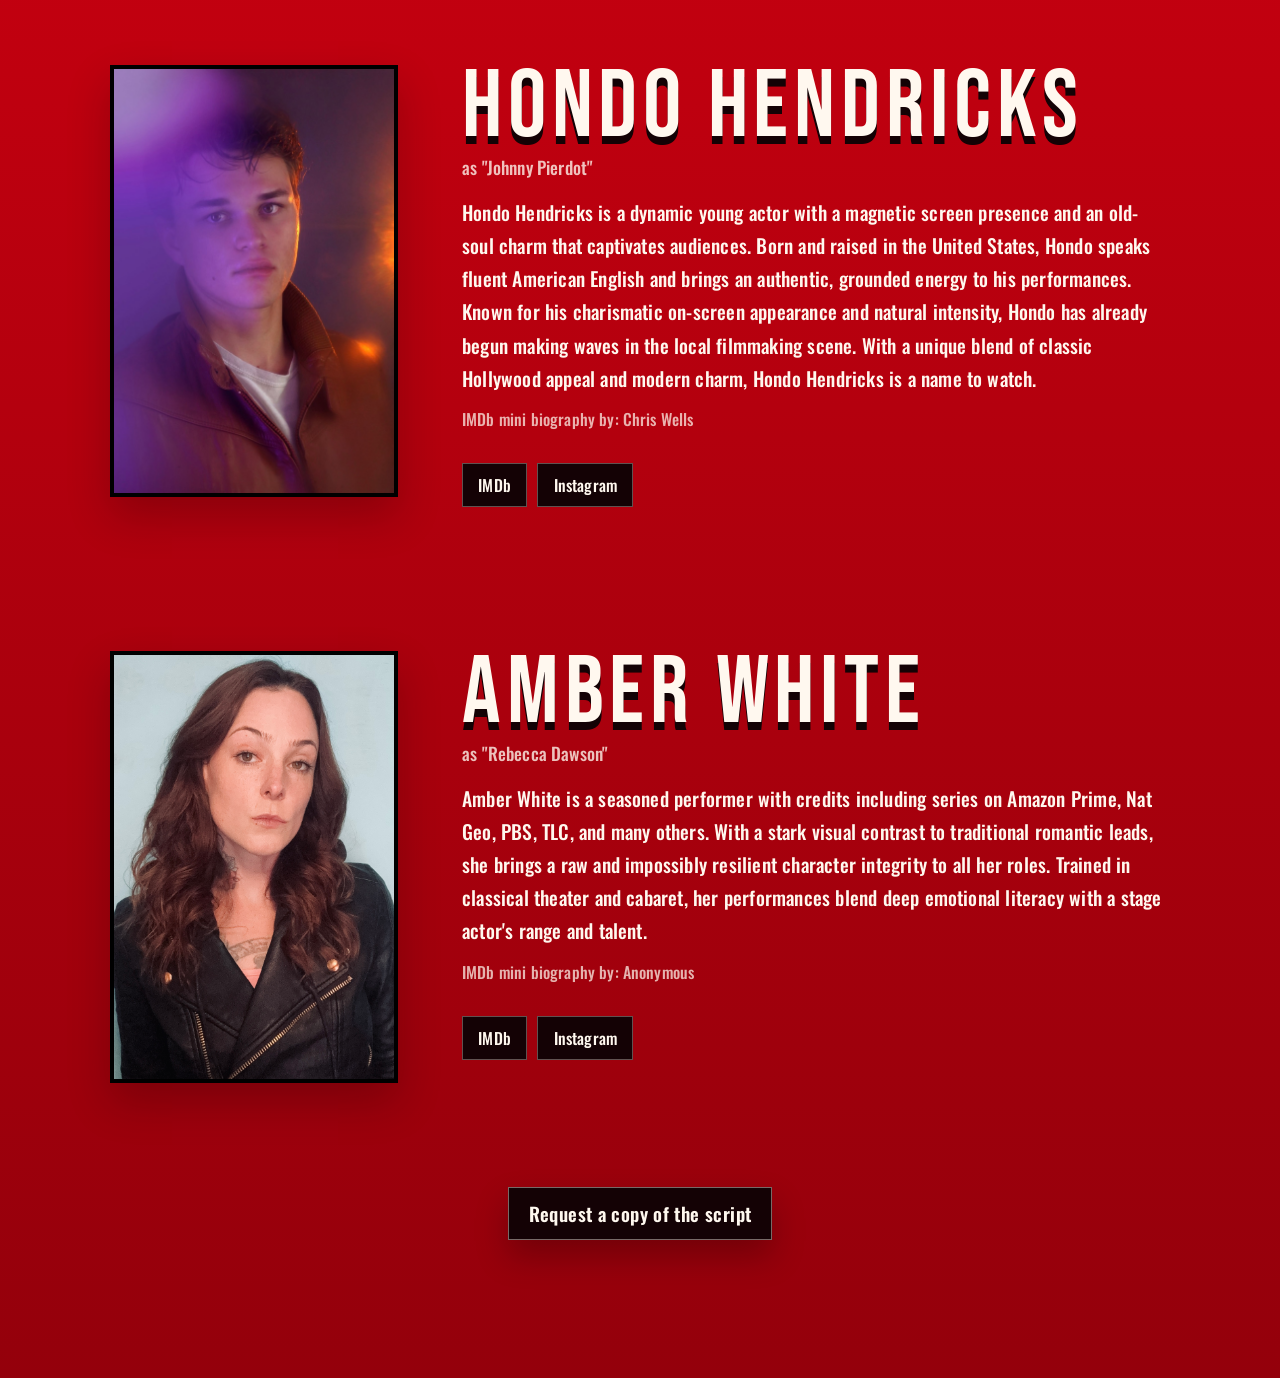
==== commit 841b0306: "Add script request buttons" ====
--- a/cast.html
+++ b/cast.html
@@ -193,6 +193,11 @@
     </article>
     
   </section>
+  <section class="script-request" aria-label="Request a copy of the script">
+    <a href="mailto:a.leannwhite@gmail.com?subject=Request%20a%20copy%20of%20the%20Sainthood%20script">
+      Request a copy of the script
+    </a>
+  </section>
 </main>
 </body>
 </html>
--- a/styles.css
+++ b/styles.css
@@ -209,6 +209,41 @@
 
 .funding-button:hover,
 .funding-button:focus-visible {
+  background: #000;
+  outline: 2px solid rgba(255, 248, 239, 0.72);
+  outline-offset: 3px;
+}
+
+.script-request {
+  width: min(100%, 920px);
+  margin: clamp(2.5rem, 6vw, 4.5rem) auto 0;
+  padding: 0 clamp(1rem, 3vw, 2rem) clamp(2rem, 5vw, 3rem);
+  display: grid;
+  place-items: center;
+}
+
+.script-request a {
+  width: fit-content;
+  max-width: 100%;
+  min-height: 3rem;
+  padding: 0.95rem 1.25rem;
+  display: inline-grid;
+  place-items: center;
+  background: var(--ink);
+  border: 1px solid rgba(255, 248, 239, 0.42);
+  color: var(--paper);
+  font-family: "Oswald", Arial, sans-serif;
+  font-size: clamp(1.02rem, 2vw, 1.18rem);
+  font-weight: 600;
+  letter-spacing: 0.02em;
+  line-height: 1.1;
+  text-align: center;
+  text-decoration: none;
+  box-shadow: 0 1rem 2rem rgba(20, 2, 5, 0.28);
+}
+
+.script-request a:hover,
+.script-request a:focus-visible {
   background: #000;
   outline: 2px solid rgba(255, 248, 239, 0.72);
   outline-offset: 3px;
